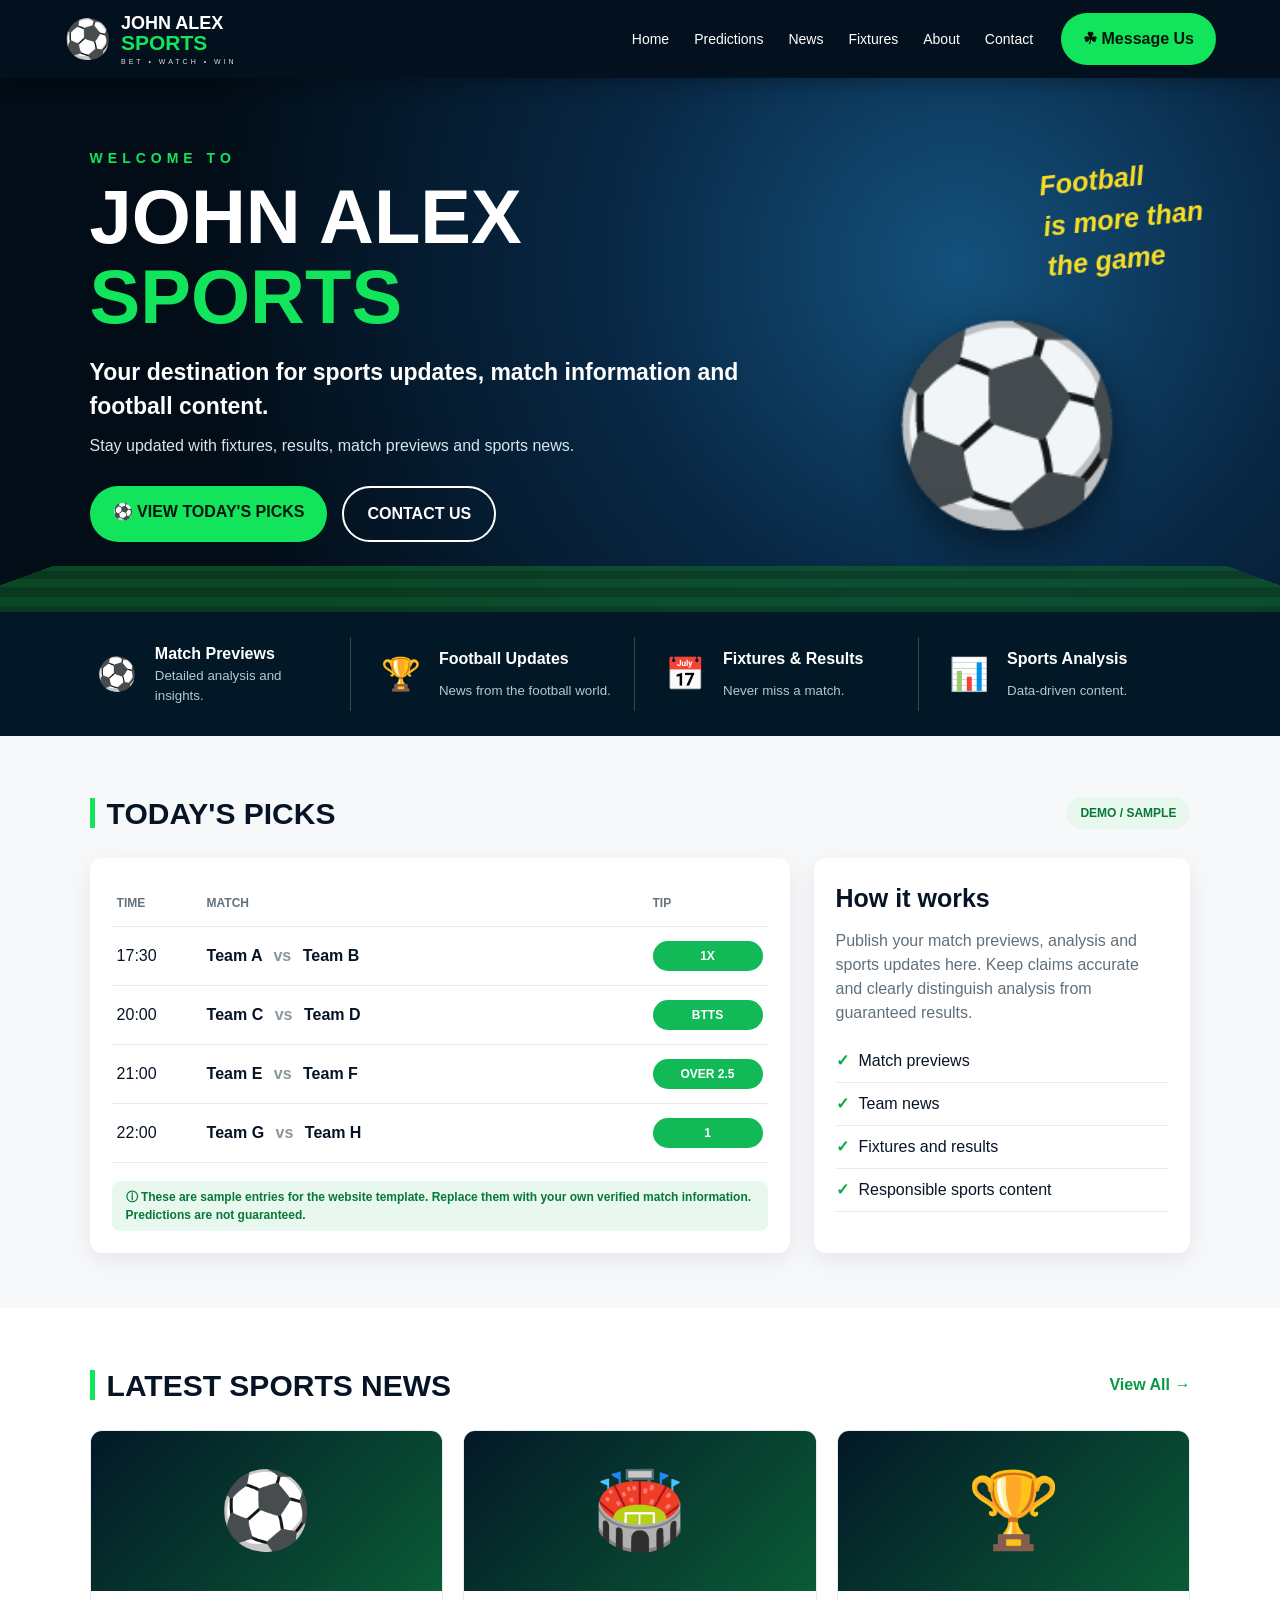
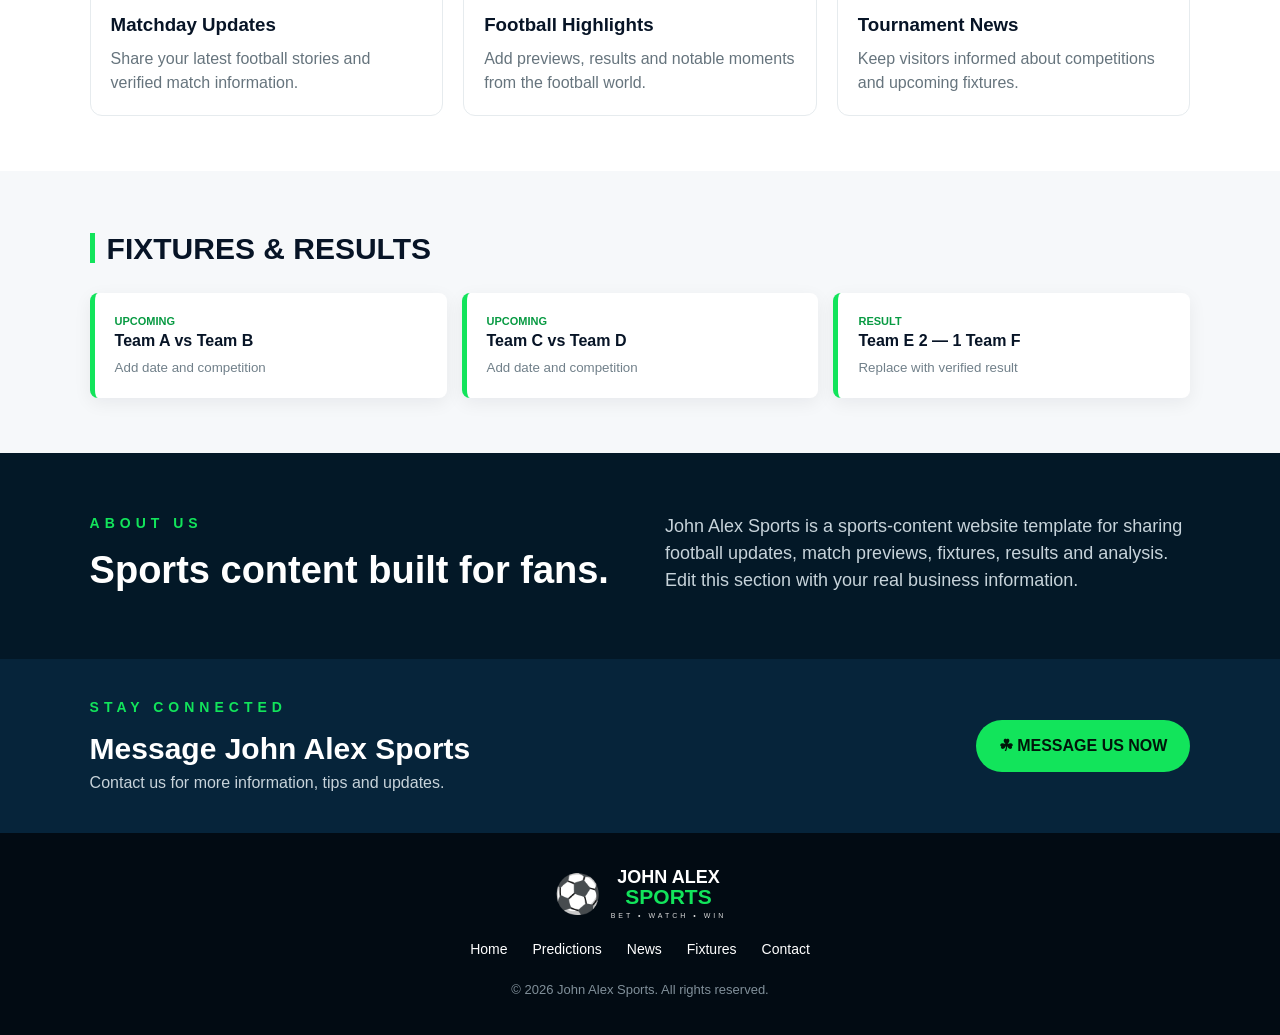
==== index.html @ f7126fd8 "Add files via upload" ====
<!DOCTYPE html>
<html lang="en">
<head>
  <meta charset="UTF-8">
  <meta name="viewport" content="width=device-width, initial-scale=1.0">
  <meta name="description" content="John Alex Sports - football updates, match previews, fixtures and sports analysis.">
  <title>John Alex Sports</title>
  <link rel="stylesheet" href="style.css">
</head>
<body>
  <header class="nav">
    <a class="brand" href="#home" aria-label="John Alex Sports home">
      <span class="brand-ball">⚽</span>
      <span><b>JOHN ALEX</b><strong>SPORTS</strong><small>BET • WATCH • WIN</small></span>
    </a>
    <button class="menu" aria-label="Open menu" onclick="document.querySelector('.links').classList.toggle('open')">☰</button>
    <nav class="links">
      <a href="#home">Home</a>
      <a href="#predictions">Predictions</a>
      <a href="#news">News</a>
      <a href="#fixtures">Fixtures</a>
      <a href="#about">About</a>
      <a href="#contact">Contact</a>
    </nav>
    <a class="whatsapp" href="https://wa.me/" target="_blank" rel="noopener">☘ Message Us</a>
  </header>

  <main>
    <section id="home" class="hero">
      <div class="hero-content">
        <p class="eyebrow">WELCOME TO</p>
        <h1>JOHN ALEX <span>SPORTS</span></h1>
        <p class="lead">Your destination for sports updates, match information and football content.</p>
        <p class="sublead">Stay updated with fixtures, results, match previews and sports news.</p>
        <div class="actions">
          <a class="btn primary" href="#predictions">⚽ View Today's Picks</a>
          <a class="btn outline" href="#contact">Contact Us</a>
        </div>
      </div>
      <div class="hero-ball">⚽</div>
      <div class="stadium-lines"></div>
      <div class="quote">Football<br><em>is more than</em><br>the game</div>
    </section>

    <section class="feature-strip">
      <div><span>⚽</span><b>Match Previews</b><small>Detailed analysis and insights.</small></div>
      <div><span>🏆</span><b>Football Updates</b><small>News from the football world.</small></div>
      <div><span>📅</span><b>Fixtures & Results</b><small>Never miss a match.</small></div>
      <div><span>📊</span><b>Sports Analysis</b><small>Data-driven content.</small></div>
    </section>

    <section id="predictions" class="content-section">
      <div class="section-heading">
        <h2>Today's Picks</h2>
        <span class="date-pill">DEMO / SAMPLE</span>
      </div>
      <div class="grid-two">
        <div class="card">
          <div class="table-head"><span>TIME</span><span>MATCH</span><span>TIP</span></div>
          <div class="match"><span>17:30</span><b>Team A <i>vs</i> Team B</b><strong>1X</strong></div>
          <div class="match"><span>20:00</span><b>Team C <i>vs</i> Team D</b><strong>BTTS</strong></div>
          <div class="match"><span>21:00</span><b>Team E <i>vs</i> Team F</b><strong>OVER 2.5</strong></div>
          <div class="match"><span>22:00</span><b>Team G <i>vs</i> Team H</b><strong>1</strong></div>
          <div class="notice">ⓘ These are sample entries for the website template. Replace them with your own verified match information. Predictions are not guaranteed.</div>
        </div>
        <div class="card">
          <h3>How it works</h3>
          <p>Publish your match previews, analysis and sports updates here. Keep claims accurate and clearly distinguish analysis from guaranteed results.</p>
          <ul>
            <li>Match previews</li>
            <li>Team news</li>
            <li>Fixtures and results</li>
            <li>Responsible sports content</li>
          </ul>
        </div>
      </div>
    </section>

    <section id="news" class="content-section alt">
      <div class="section-heading"><h2>Latest Sports News</h2><a href="#">View All →</a></div>
      <div class="news-grid">
        <article class="news-card"><div class="news-image football">⚽</div><div><h3>Matchday Updates</h3><p>Share your latest football stories and verified match information.</p></div></article>
        <article class="news-card"><div class="news-image stadium">🏟️</div><div><h3>Football Highlights</h3><p>Add previews, results and notable moments from the football world.</p></div></article>
        <article class="news-card"><div class="news-image trophy">🏆</div><div><h3>Tournament News</h3><p>Keep visitors informed about competitions and upcoming fixtures.</p></div></article>
      </div>
    </section>

    <section id="fixtures" class="content-section">
      <div class="section-heading"><h2>Fixtures & Results</h2></div>
      <div class="fixture-box">
        <div><span>UPCOMING</span><b>Team A vs Team B</b><small>Add date and competition</small></div>
        <div><span>UPCOMING</span><b>Team C vs Team D</b><small>Add date and competition</small></div>
        <div><span>RESULT</span><b>Team E 2 — 1 Team F</b><small>Replace with verified result</small></div>
      </div>
    </section>

    <section id="about" class="about">
      <div><p class="eyebrow">ABOUT US</p><h2>Sports content built for fans.</h2></div>
      <p>John Alex Sports is a sports-content website template for sharing football updates, match previews, fixtures, results and analysis. Edit this section with your real business information.</p>
    </section>

    <section id="contact" class="contact">
      <div><p class="eyebrow">STAY CONNECTED</p><h2>Message John Alex Sports</h2><p>Contact us for more information, tips and updates.</p></div>
      <a class="btn primary" href="https://wa.me/" target="_blank" rel="noopener">☘ Message Us Now</a>
    </section>
  </main>

  <footer>
    <div class="brand footer-brand"><span class="brand-ball">⚽</span><span><b>JOHN ALEX</b><strong>SPORTS</strong><small>BET • WATCH • WIN</small></span></div>
    <div class="footer-links"><a href="#home">Home</a><a href="#predictions">Predictions</a><a href="#news">News</a><a href="#fixtures">Fixtures</a><a href="#contact">Contact</a></div>
    <p>© 2026 John Alex Sports. All rights reserved.</p>
  </footer>
</body>
</html>
---- style.css ----
*{box-sizing:border-box;margin:0;padding:0}html{scroll-behavior:smooth}body{font-family:Arial,Helvetica,sans-serif;color:#071426;background:#f6f8fa;line-height:1.5}.nav{height:78px;background:#03111e;color:#fff;display:flex;align-items:center;padding:0 5%;gap:28px;position:sticky;top:0;z-index:10;box-shadow:0 3px 20px #0005}.brand{display:flex;align-items:center;gap:10px;color:#fff;text-decoration:none;line-height:1}.brand-ball{font-size:38px}.brand b,.brand strong,.brand small{display:block}.brand b{font-size:18px}.brand strong{font-size:21px;color:#12e45b}.brand small{font-size:7px;letter-spacing:3px;margin-top:5px;color:#ddd}.links{display:flex;gap:25px;margin-left:auto}.links a,.footer-links a{color:#fff;text-decoration:none;font-size:14px}.links a:hover,.footer-links a:hover{color:#12e45b}.whatsapp,.btn{display:inline-block;text-decoration:none;font-weight:800;border-radius:30px}.whatsapp{background:#12e45b;color:#00160a;padding:14px 22px}.menu{display:none;background:none;border:0;color:#fff;font-size:25px}.hero{min-height:470px;position:relative;overflow:hidden;background:radial-gradient(circle at 75% 35%,#14517c 0,#082744 35%,#020d17 75%);color:#fff;padding:70px 7%;display:flex;align-items:center}.hero:after{content:"";position:absolute;inset:auto -10% -170px -10%;height:300px;background:repeating-linear-gradient(0deg,#0b4520 0 22px,#0c5a29 23px 44px);transform:perspective(400px) rotateX(55deg);opacity:.75}.hero-content{position:relative;z-index:2;max-width:720px}.eyebrow{font-weight:800;letter-spacing:5px;font-size:14px;color:#12e45b;margin-bottom:8px}.hero h1{font-size:clamp(42px,6vw,76px);line-height:1.05;margin-bottom:18px}.hero h1 span{color:#12e45b}.lead{font-size:23px;font-weight:700;max-width:650px}.sublead{margin-top:10px;color:#d8e5ed}.actions{display:flex;gap:15px;margin-top:28px;flex-wrap:wrap}.btn{padding:14px 23px;text-transform:uppercase}.primary{background:#12e45b;color:#00160a}.outline{border:2px solid #fff;color:#fff}.hero-ball{position:absolute;right:12%;bottom:45px;font-size:190px;filter:drop-shadow(0 15px 20px #0008);z-index:1;opacity:.95}.quote{position:absolute;right:6%;top:80px;color:#f4db28;font-size:27px;font-weight:800;font-style:italic;transform:rotate(-6deg);z-index:2}.feature-strip{display:grid;grid-template-columns:repeat(4,1fr);background:#031827;color:#fff;padding:25px 6%;gap:10px}.feature-strip div{display:grid;grid-template-columns:48px 1fr;column-gap:10px;align-items:center;border-right:1px solid #ffffff33;padding:5px 20px}.feature-strip div:last-child{border:0}.feature-strip span{grid-row:span 2;font-size:32px}.feature-strip b{font-size:16px}.feature-strip small{color:#b7c5cf}.content-section{padding:55px 7%;max-width:1300px;margin:auto}.content-section.alt{max-width:none;background:#fff}.section-heading{display:flex;justify-content:space-between;align-items:center;margin-bottom:22px}.section-heading h2{font-size:30px;text-transform:uppercase}.section-heading h2:before{content:"";display:inline-block;width:5px;height:30px;background:#12e45b;margin-right:12px;vertical-align:-4px}.section-heading a{color:#079a42;font-weight:800;text-decoration:none}.date-pill,.notice{background:#e8f8ef;color:#08773a;border-radius:18px;padding:7px 14px;font-size:12px;font-weight:800}.grid-two{display:grid;grid-template-columns:1.3fr .7fr;gap:24px}.card{background:#fff;border-radius:12px;padding:22px;box-shadow:0 8px 25px #07142612}.table-head,.match{display:grid;grid-template-columns:80px 1fr 110px;gap:10px;align-items:center;padding:14px 5px;border-bottom:1px solid #e7ecef}.table-head{font-size:12px;font-weight:800;color:#63727d}.match strong{background:#12b957;color:#fff;border-radius:16px;padding:6px 10px;text-align:center;font-size:12px}.match i{font-style:normal;color:#8b969d;margin:0 7px}.notice{margin-top:18px;border-radius:8px;font-weight:600}.card h3{font-size:25px;margin-bottom:12px}.card p{color:#61707b}.card ul{list-style:none;margin-top:15px}.card li{padding:9px 0;border-bottom:1px solid #e8ecef}.card li:before{content:"✓";color:#08a947;font-weight:bold;margin-right:10px}.news-grid{max-width:1300px;margin:auto;display:grid;grid-template-columns:repeat(3,1fr);gap:20px}.news-card{border:1px solid #e6ebee;border-radius:12px;overflow:hidden;background:#fff}.news-image{height:160px;display:grid;place-items:center;font-size:75px;background:linear-gradient(135deg,#031827,#0a5b36)}.news-card>div:last-child{padding:20px}.news-card h3{margin-bottom:8px}.news-card p{color:#66747d}.fixture-box{display:grid;grid-template-columns:repeat(3,1fr);gap:15px}.fixture-box>div{background:#fff;border-left:5px solid #12e45b;padding:20px;border-radius:8px;box-shadow:0 5px 18px #07142610}.fixture-box span,.fixture-box b,.fixture-box small{display:block}.fixture-box span{color:#079a42;font-size:11px;font-weight:800}.fixture-box small{color:#71808a;margin-top:5px}.about{background:#031827;color:#fff;padding:60px 7%;display:grid;grid-template-columns:1fr 1fr;gap:50px}.about h2{font-size:38px}.about>p{color:#c7d3da;font-size:18px}.contact{background:#06243a;color:#fff;padding:38px 7%;display:flex;justify-content:space-between;align-items:center;gap:25px}.contact h2{font-size:30px}.contact p:not(.eyebrow){color:#c7d3da}footer{background:#020b13;color:#fff;padding:35px 7%;text-align:center}.footer-brand{justify-content:center;margin-bottom:20px}.footer-links{display:flex;justify-content:center;gap:25px;margin-bottom:20px}footer>p{color:#81909a;font-size:13px}@media(max-width:900px){.links{display:none;position:absolute;top:78px;left:0;right:0;background:#03111e;padding:20px 7%;flex-direction:column}.links.open{display:flex}.menu{display:block;margin-left:auto}.whatsapp{display:none}.hero{padding:55px 7%;min-height:540px}.hero-ball{right:-30px;bottom:20px;font-size:150px;opacity:.3}.quote{right:7%;top:auto;bottom:150px}.feature-strip{grid-template-columns:1fr 1fr}.grid-two,.about{grid-template-columns:1fr}.news-grid,.fixture-box{grid-template-columns:1fr}}@media(max-width:550px){.hero h1{font-size:43px}.lead{font-size:18px}.feature-strip{grid-template-columns:1fr}.feature-strip div{border-right:0;border-bottom:1px solid #ffffff33}.table-head,.match{grid-template-columns:60px 1fr 85px;font-size:12px}.section-heading{gap:10px;align-items:flex-start}.section-heading h2{font-size:23px}.contact{flex-direction:column;align-items:flex-start}.footer-links{flex-wrap:wrap}}
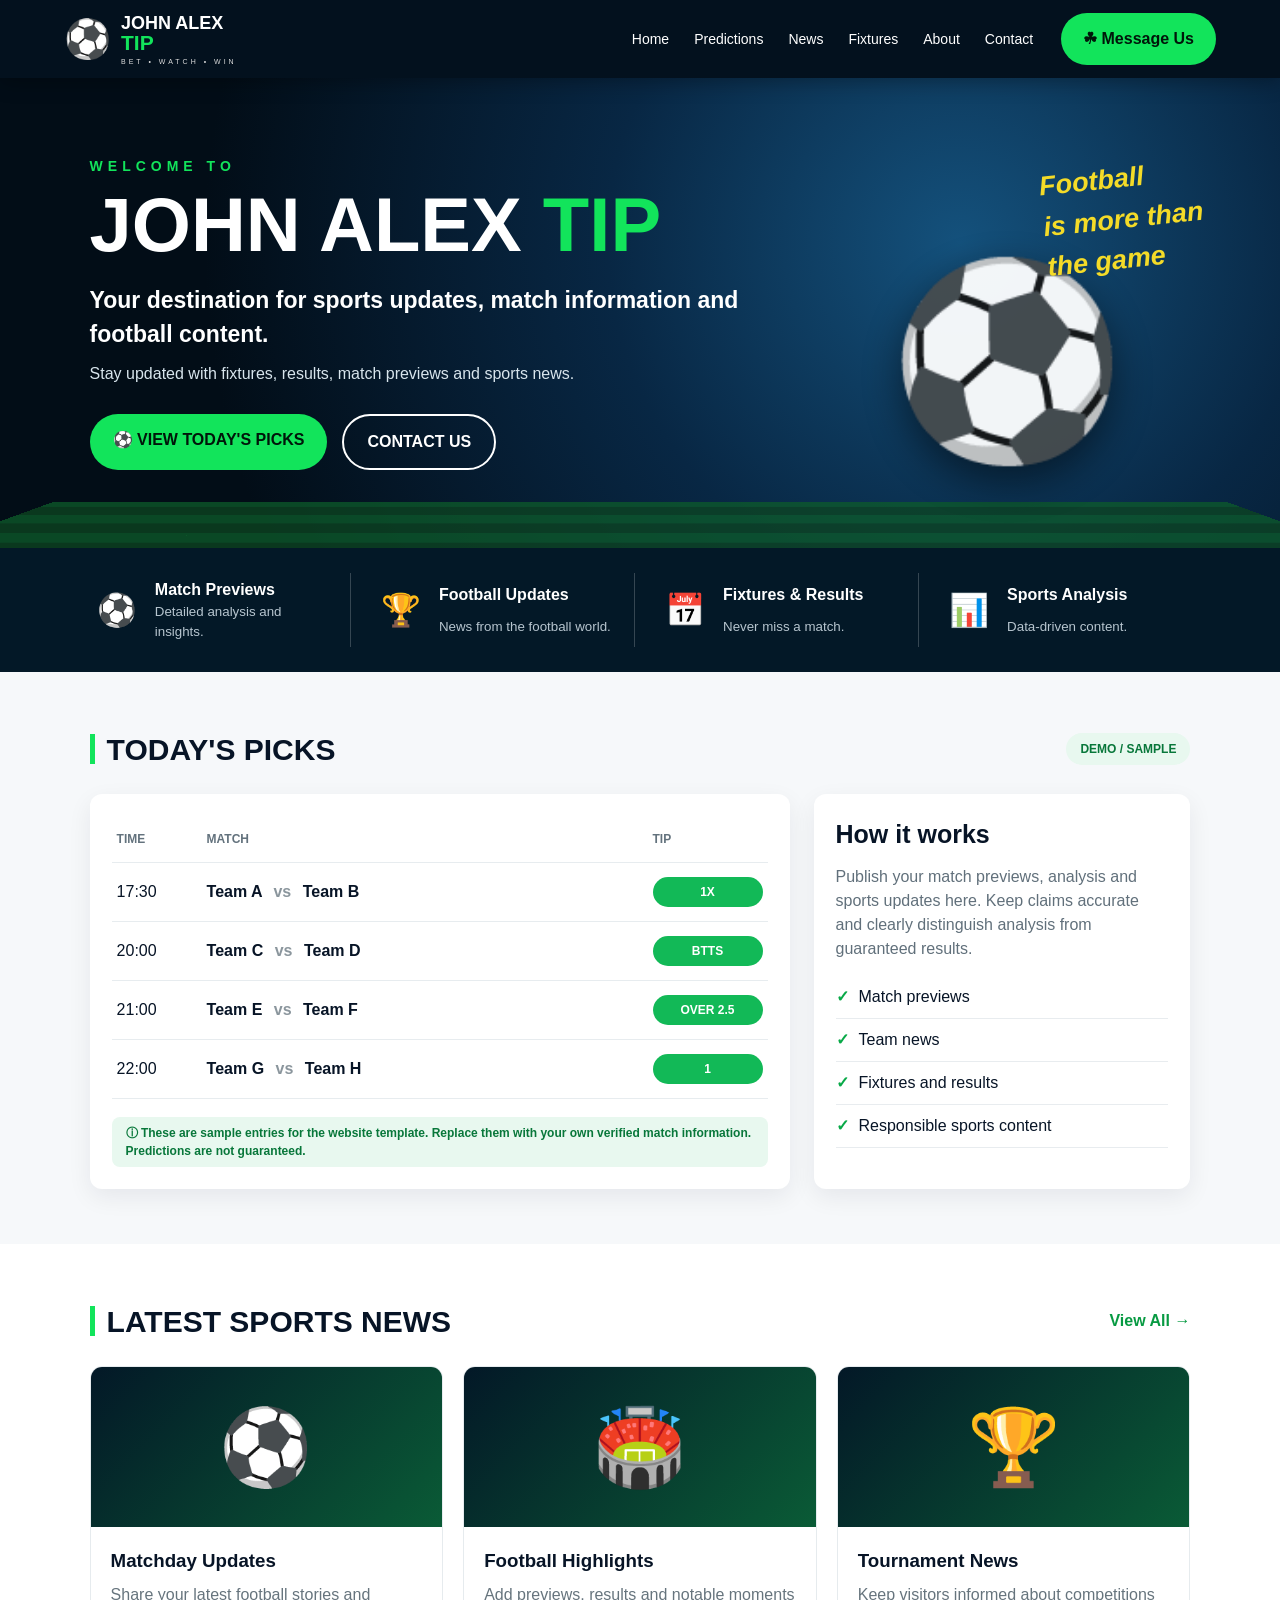
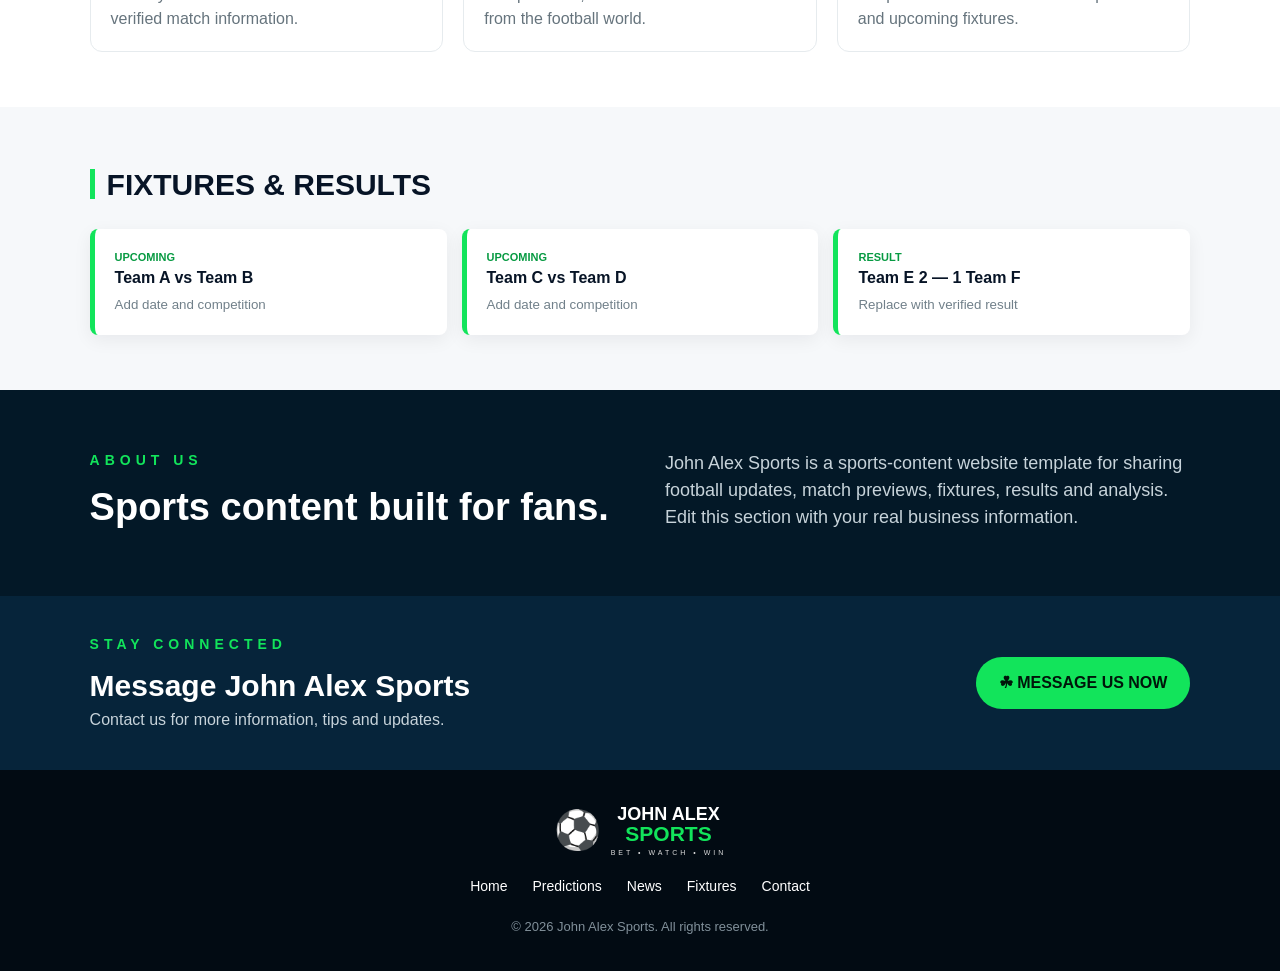
==== commit 85e12b51: "Update index.html" ====
--- a/index.html
+++ b/index.html
@@ -3,15 +3,15 @@
 <head>
   <meta charset="UTF-8">
   <meta name="viewport" content="width=device-width, initial-scale=1.0">
-  <meta name="description" content="John Alex Sports - football updates, match previews, fixtures and sports analysis.">
-  <title>John Alex Sports</title>
+  <meta name="description" content="John Alex Tip - football updates, match previews, fixtures and sports analysis.">
+  <title>John Alex Tip</title>
   <link rel="stylesheet" href="style.css">
 </head>
 <body>
   <header class="nav">
-    <a class="brand" href="#home" aria-label="John Alex Sports home">
+    <a class="brand" href="#home" aria-label="John Alex Tip home">
       <span class="brand-ball">⚽</span>
-      <span><b>JOHN ALEX</b><strong>SPORTS</strong><small>BET • WATCH • WIN</small></span>
+      <span><b>JOHN ALEX</b><strong>TIP</strong><small>BET • WATCH • WIN</small></span>
     </a>
     <button class="menu" aria-label="Open menu" onclick="document.querySelector('.links').classList.toggle('open')">☰</button>
     <nav class="links">
@@ -29,7 +29,7 @@
     <section id="home" class="hero">
       <div class="hero-content">
         <p class="eyebrow">WELCOME TO</p>
-        <h1>JOHN ALEX <span>SPORTS</span></h1>
+        <h1>JOHN ALEX <span>TIP</span></h1>
         <p class="lead">Your destination for sports updates, match information and football content.</p>
         <p class="sublead">Stay updated with fixtures, results, match previews and sports news.</p>
         <div class="actions">
@@ -111,4 +111,4 @@
     <p>© 2026 John Alex Sports. All rights reserved.</p>
   </footer>
 </body>
-</html>+</html>
--- a/style.css
+++ b/style.css
@@ -1 +1 @@
-*{box-sizing:border-box;margin:0;padding:0}html{scroll-behavior:smooth}body{font-family:Arial,Helvetica,sans-serif;color:#071426;background:#f6f8fa;line-height:1.5}.nav{height:78px;background:#03111e;color:#fff;display:flex;align-items:center;padding:0 5%;gap:28px;position:sticky;top:0;z-index:10;box-shadow:0 3px 20px #0005}.brand{display:flex;align-items:center;gap:10px;color:#fff;text-decoration:none;line-height:1}.brand-ball{font-size:38px}.brand b,.brand strong,.brand small{display:block}.brand b{font-size:18px}.brand strong{font-size:21px;color:#12e45b}.brand small{font-size:7px;letter-spacing:3px;margin-top:5px;color:#ddd}.links{display:flex;gap:25px;margin-left:auto}.links a,.footer-links a{color:#fff;text-decoration:none;font-size:14px}.links a:hover,.footer-links a:hover{color:#12e45b}.whatsapp,.btn{display:inline-block;text-decoration:none;font-weight:800;border-radius:30px}.whatsapp{background:#12e45b;color:#00160a;padding:14px 22px}.menu{display:none;background:none;border:0;color:#fff;font-size:25px}.hero{min-height:470px;position:relative;overflow:hidden;background:radial-gradient(circle at 75% 35%,#14517c 0,#082744 35%,#020d17 75%);color:#fff;padding:70px 7%;display:flex;align-items:center}.hero:after{content:"";position:absolute;inset:auto -10% -170px -10%;height:300px;background:repeating-linear-gradient(0deg,#0b4520 0 22px,#0c5a29 23px 44px);transform:perspective(400px) rotateX(55deg);opacity:.75}.hero-content{position:relative;z-index:2;max-width:720px}.eyebrow{font-weight:800;letter-spacing:5px;font-size:14px;color:#12e45b;margin-bottom:8px}.hero h1{font-size:clamp(42px,6vw,76px);line-height:1.05;margin-bottom:18px}.hero h1 span{color:#12e45b}.lead{font-size:23px;font-weight:700;max-width:650px}.sublead{margin-top:10px;color:#d8e5ed}.actions{display:flex;gap:15px;margin-top:28px;flex-wrap:wrap}.btn{padding:14px 23px;text-transform:uppercase}.primary{background:#12e45b;color:#00160a}.outline{border:2px solid #fff;color:#fff}.hero-ball{position:absolute;right:12%;bottom:45px;font-size:190px;filter:drop-shadow(0 15px 20px #0008);z-index:1;opacity:.95}.quote{position:absolute;right:6%;top:80px;color:#f4db28;font-size:27px;font-weight:800;font-style:italic;transform:rotate(-6deg);z-index:2}.feature-strip{display:grid;grid-template-columns:repeat(4,1fr);background:#031827;color:#fff;padding:25px 6%;gap:10px}.feature-strip div{display:grid;grid-template-columns:48px 1fr;column-gap:10px;align-items:center;border-right:1px solid #ffffff33;padding:5px 20px}.feature-strip div:last-child{border:0}.feature-strip span{grid-row:span 2;font-size:32px}.feature-strip b{font-size:16px}.feature-strip small{color:#b7c5cf}.content-section{padding:55px 7%;max-width:1300px;margin:auto}.content-section.alt{max-width:none;background:#fff}.section-heading{display:flex;justify-content:space-between;align-items:center;margin-bottom:22px}.section-heading h2{font-size:30px;text-transform:uppercase}.section-heading h2:before{content:"";display:inline-block;width:5px;height:30px;background:#12e45b;margin-right:12px;vertical-align:-4px}.section-heading a{color:#079a42;font-weight:800;text-decoration:none}.date-pill,.notice{background:#e8f8ef;color:#08773a;border-radius:18px;padding:7px 14px;font-size:12px;font-weight:800}.grid-two{display:grid;grid-template-columns:1.3fr .7fr;gap:24px}.card{background:#fff;border-radius:12px;padding:22px;box-shadow:0 8px 25px #07142612}.table-head,.match{display:grid;grid-template-columns:80px 1fr 110px;gap:10px;align-items:center;padding:14px 5px;border-bottom:1px solid #e7ecef}.table-head{font-size:12px;font-weight:800;color:#63727d}.match strong{background:#12b957;color:#fff;border-radius:16px;padding:6px 10px;text-align:center;font-size:12px}.match i{font-style:normal;color:#8b969d;margin:0 7px}.notice{margin-top:18px;border-radius:8px;font-weight:600}.card h3{font-size:25px;margin-bottom:12px}.card p{color:#61707b}.card ul{list-style:none;margin-top:15px}.card li{padding:9px 0;border-bottom:1px solid #e8ecef}.card li:before{content:"✓";color:#08a947;font-weight:bold;margin-right:10px}.news-grid{max-width:1300px;margin:auto;display:grid;grid-template-columns:repeat(3,1fr);gap:20px}.news-card{border:1px solid #e6ebee;border-radius:12px;overflow:hidden;background:#fff}.news-image{height:160px;display:grid;place-items:center;font-size:75px;background:linear-gradient(135deg,#031827,#0a5b36)}.news-card>div:last-child{padding:20px}.news-card h3{margin-bottom:8px}.news-card p{color:#66747d}.fixture-box{display:grid;grid-template-columns:repeat(3,1fr);gap:15px}.fixture-box>div{background:#fff;border-left:5px solid #12e45b;padding:20px;border-radius:8px;box-shadow:0 5px 18px #07142610}.fixture-box span,.fixture-box b,.fixture-box small{display:block}.fixture-box span{color:#079a42;font-size:11px;font-weight:800}.fixture-box small{color:#71808a;margin-top:5px}.about{background:#031827;color:#fff;padding:60px 7%;display:grid;grid-template-columns:1fr 1fr;gap:50px}.about h2{font-size:38px}.about>p{color:#c7d3da;font-size:18px}.contact{background:#06243a;color:#fff;padding:38px 7%;display:flex;justify-content:space-between;align-items:center;gap:25px}.contact h2{font-size:30px}.contact p:not(.eyebrow){color:#c7d3da}footer{background:#020b13;color:#fff;padding:35px 7%;text-align:center}.footer-brand{justify-content:center;margin-bottom:20px}.footer-links{display:flex;justify-content:center;gap:25px;margin-bottom:20px}footer>p{color:#81909a;font-size:13px}@media(max-width:900px){.links{display:none;position:absolute;top:78px;left:0;right:0;background:#03111e;padding:20px 7%;flex-direction:column}.links.open{display:flex}.menu{display:block;margin-left:auto}.whatsapp{display:none}.hero{padding:55px 7%;min-height:540px}.hero-ball{right:-30px;bottom:20px;font-size:150px;opacity:.3}.quote{right:7%;top:auto;bottom:150px}.feature-strip{grid-template-columns:1fr 1fr}.grid-two,.about{grid-template-columns:1fr}.news-grid,.fixture-box{grid-template-columns:1fr}}@media(max-width:550px){.hero h1{font-size:43px}.lead{font-size:18px}.feature-strip{grid-template-columns:1fr}.feature-strip div{border-right:0;border-bottom:1px solid #ffffff33}.table-head,.match{grid-template-columns:60px 1fr 85px;font-size:12px}.section-heading{gap:10px;align-items:flex-start}.section-heading h2{font-size:23px}.contact{flex-direction:column;align-items:flex-start}.footer-links{flex-wrap:wrap}}
+*{box-sizing:border-box;margin:0;padding:0}html{scroll-behavior:smooth}body{font-family:Arial,Helvetica,sans-serif;color:#071426;background:#f6f8fa;line-height:1.5}.nav{height:78px;background:#03111e;color:#fff;display:flex;align-items:center;padding:0 5%;gap:28px;position:sticky;top:0;z-index:10;box-shadow:0 3px 20px #0005}.brand{display:flex;align-items:center;gap:10px;color:#fff;text-decoration:none;line-height:1}.brand-ball{font-size:38px}.brand b,.brand strong,.brand small{display:block}.brand b{font-size:18px}.brand strong{font-size:21px;color:#12e45b}.brand small{font-size:7px;letter-spacing:3px;margin-top:5px;color:#ddd}.links{display:flex;gap:25px;margin-left:auto}.links a,.footer-links a{color:#fff;text-decoration:none;font-size:14px}.links a:hover,.footer-links a:hover{color:#12e45b}.whatsapp,.btn{display:inline-block;text-decoration:none;font-weight:800;border-radius:30px}.whatsapp{background:#12e45b;color:#00160a;padding:14px 22px}.menu{display:none;background:none;border:0;color:#fff;font-size:25px}.hero{min-height:470px;position:relative;overflow:hidden;background:radial-gradient(circle at 75% 35%,#14517c 0,#082744 35%,#020d17 75%);color:#fff;padding:70px 7%;display:flex;align-items:center}.hero:after{content:"";position:absolute;inset:auto -10% -170px -10%;height:300px;background:repeating-linear-gradient(0deg,#0b4520 0 22px,#0c5a29 23px 44px);transform:perspective(400px) rotateX(55deg);opacity:.75}.hero-content{position:relative;z-index:2;max-width:720px}.eyebrow{font-weight:800;letter-spacing:5px;font-size:14px;color:#12e45b;margin-bottom:8px}.hero h1{font-size:clamp(42px,6vw,76px);line-height:1.05;margin-bottom:18px}.hero h1 span{color:#12e45b}.lead{font-size:23px;font-weight:700;max-width:650px}.sublead{margin-top:10px;color:#d8e5ed}.actions{display:flex;gap:15px;margin-top:28px;flex-wrap:wrap}.btn{padding:14px 23px;text-transform:uppercase}.primary{background:#12e45b;color:#00160a}.outline{border:2px solid #fff;color:#fff}.hero-ball{position:absolute;right:12%;bottom:45px;font-size:190px;filter:drop-shadow(0 15px 20px #0008);z-index:1;opacity:.95}.quote{position:absolute;right:6%;top:80px;color:#f4db28;font-size:27px;font-weight:800;font-style:italic;transform:rotate(-6deg);z-index:2}.feature-strip{display:grid;grid-template-columns:repeat(4,1fr);background:#031827;color:#fff;padding:25px 6%;gap:10px}.feature-strip div{display:grid;grid-template-columns:48px 1fr;column-gap:10px;align-items:center;border-right:1px solid #ffffff33;padding:5px 20px}.feature-strip div:last-child{border:0}.feature-strip span{grid-row:span 2;font-size:32px}.feature-strip b{font-size:16px}.feature-strip small{color:#b7c5cf}.content-section{padding:55px 7%;max-width:1300px;margin:auto}.content-section.alt{max-width:none;background:#fff}.section-heading{display:flex;justify-content:space-between;align-items:center;margin-bottom:22px}.section-heading h2{font-size:30px;text-transform:uppercase}.section-heading h2:before{content:"";display:inline-block;width:5px;height:30px;background:#12e45b;margin-right:12px;vertical-align:-4px}.section-heading a{color:#079a42;font-weight:800;text-decoration:none}.date-pill,.notice{background:#e8f8ef;color:#08773a;border-radius:18px;padding:7px 14px;font-size:12px;font-weight:800}.grid-two{display:grid;grid-template-columns:1.3fr .7fr;gap:24px}.card{background:#fff;border-radius:12px;padding:22px;box-shadow:0 8px 25px #07142612}.table-head,.match{display:grid;grid-template-columns:80px 1fr 110px;gap:10px;align-items:center;padding:14px 5px;border-bottom:1px solid #e7ecef}.table-head{font-size:12px;font-weight:800;color:#63727d}.match strong{background:#12b957;color:#fff;border-radius:16px;padding:6px 10px;text-align:center;font-size:12px}.match i{font-style:normal;color:#8b969d;margin:0 7px}.notice{margin-top:18px;border-radius:8px;font-weight:600}.card h3{font-size:25px;margin-bottom:12px}.card p{color:#61707b}.card ul{list-style:none;margin-top:15px}.card li{padding:9px 0;border-bottom:1px solid #e8ecef}.card li:before{content:"✓";color:#08a947;font-weight:bold;margin-right:10px}.news-grid{max-width:1300px;margin:auto;display:grid;grid-template-columns:repeat(3,1fr);gap:20px}.news-card{border:1px solid #e6ebee;border-radius:12px;overflow:hidden;background:#fff}.news-image{height:160px;display:grid;place-items:center;font-size:75px;background:linear-gradient(135deg,#031827,#0a5b36)}.news-card>div:last-child{padding:20px}.news-card h3{margin-bottom:8px}.news-card p{color:#66747d}.fixture-box{display:grid;grid-template-columns:repeat(3,1fr);gap:15px}.fixture-box>div{background:#fff;border-left:5px solid #12e45b;padding:20px;border-radius:8px;box-shadow:0 5px 18px #07142610}.fixture-box span,.fixture-box b,.fixture-box small{display:block}.fixture-box span{color:#079a42;font-size:11px;font-weight:800}.fixture-box small{color:#71808a;margin-top:5px}.about{background:#031827;color:#fff;padding:60px 7%;display:grid;grid-template-columns:1fr 1fr;gap:50px}.about h2{font-size:38px}.about>p{color:#c7d3da;font-size:18px}.contact{background:#06243a;color:#fff;padding:38px 7%;display:flex;justify-content:space-between;align-items:center;gap:25px}.contact h2{font-size:30px}.contact p:not(.eyebrow){color:#c7d3da}footer{background:#020b13;color:#fff;padding:35px 7%;text-align:center}.footer-brand{justify-content:center;margin-bottom:20px}.footer-links{display:flex;justify-content:center;gap:25px;margin-bottom:20px}footer>p{color:#81909a;font-size:13px}@media(max-width:900px){.links{display:none;position:absolute;top:78px;left:0;right:0;background:#03111e;padding:20px 7%;flex-direction:column}.links.open{display:flex}.menu{display:block;margin-left:auto}.whatsapp{display:none}.hero{padding:55px 7%;min-height:540px}.hero-ball{right:-30px;bottom:20px;font-size:150px;opacity:.3}.quote{right:7%;top:auto;bottom:80px}.feature-strip{grid-template-columns:1fr 1fr}.grid-two,.about{grid-template-columns:1fr}.news-grid,.fixture-box{grid-template-columns:1fr}}@media(max-width:550px){.hero h1{font-size:43px}.lead{font-size:18px}.feature-strip{grid-template-columns:1fr}.feature-strip div{border-right:0;border-bottom:1px solid #ffffff33}.table-head,.match{grid-template-columns:60px 1fr 85px;font-size:12px}.section-heading{gap:10px;align-items:flex-start}.section-heading h2{font-size:23px}.contact{flex-direction:column;align-items:flex-start}.footer-links{flex-wrap:wrap}}
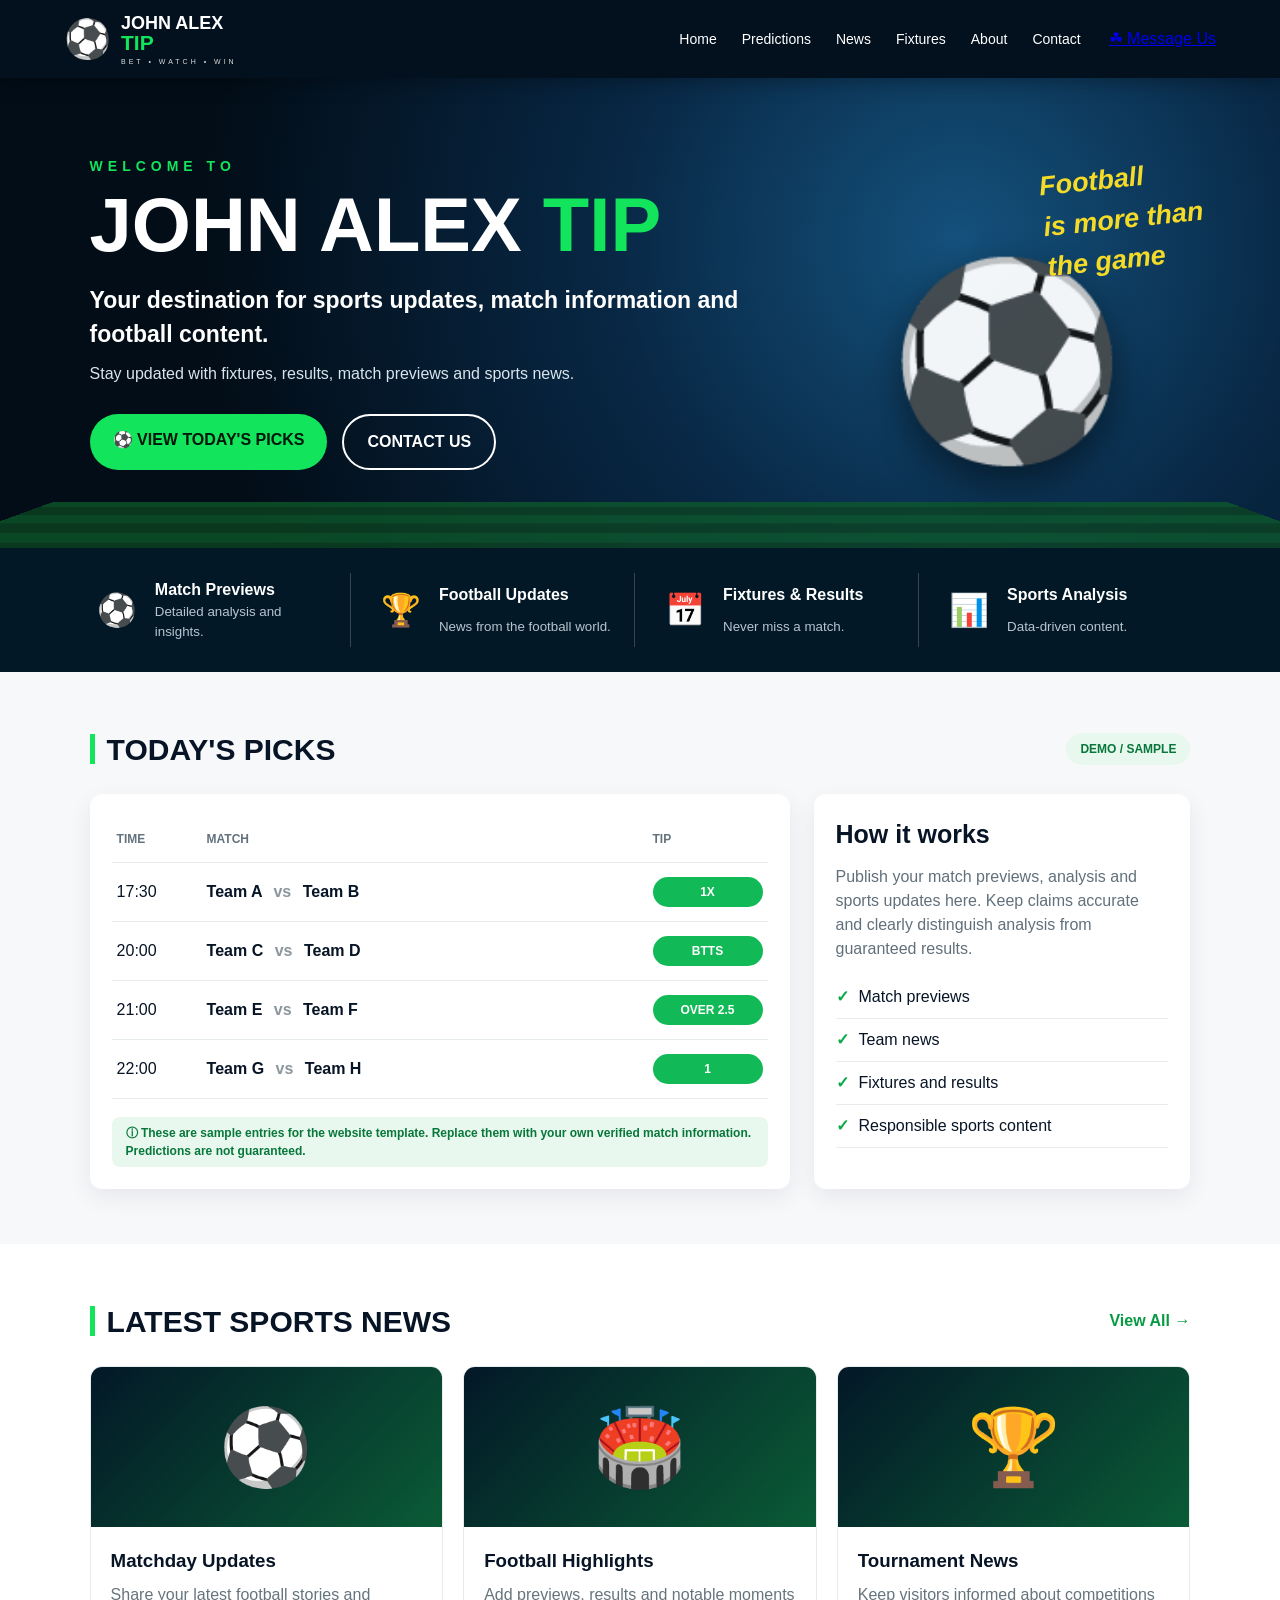
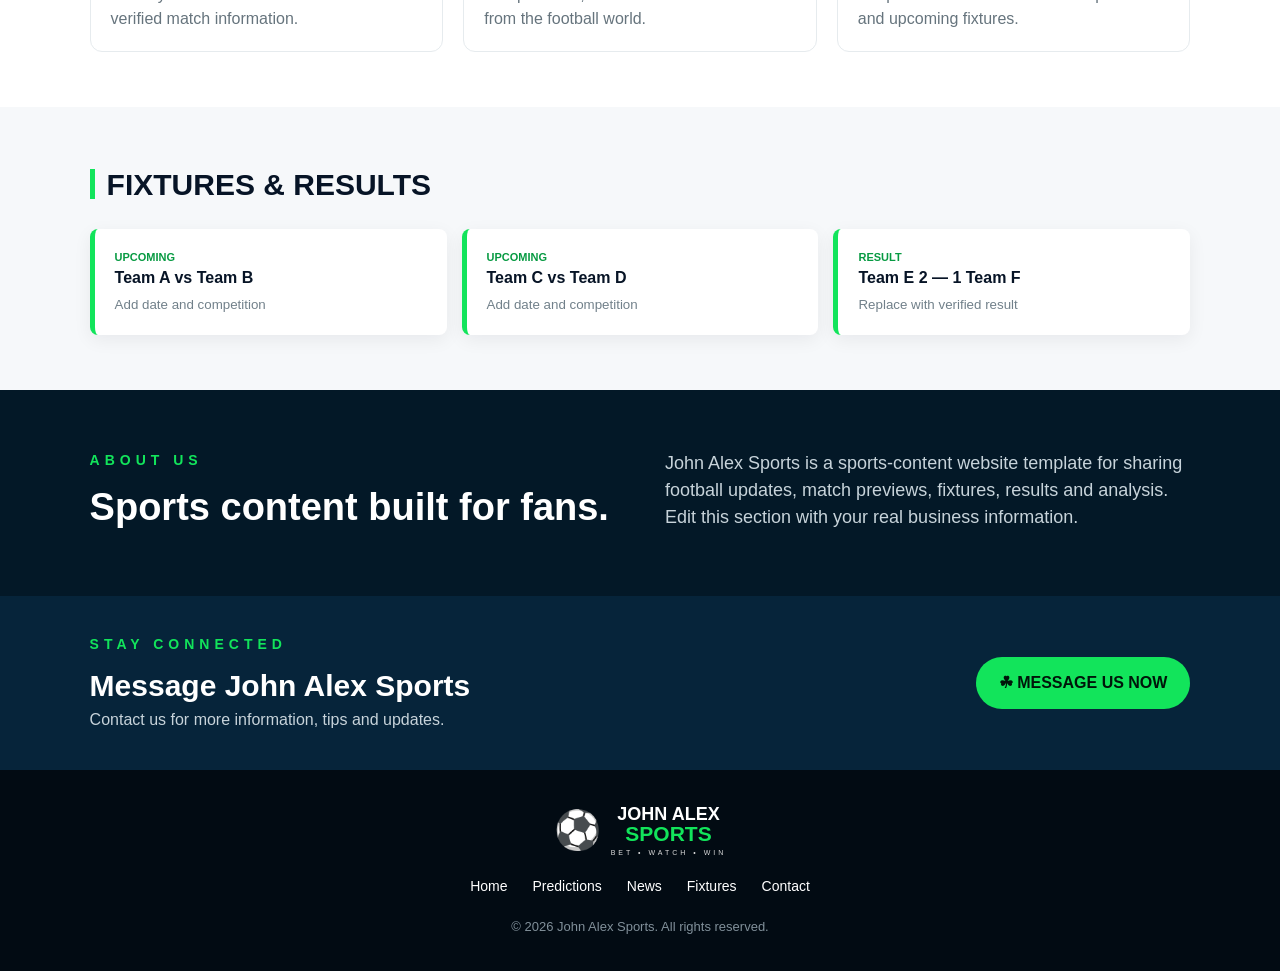
==== commit 82f6e610: "Update index.html" ====
--- a/index.html
+++ b/index.html
@@ -22,7 +22,7 @@
       <a href="#about">About</a>
       <a href="#contact">Contact</a>
     </nav>
-    <a class="whatsapp" href="https://wa.me/" target="_blank" rel="noopener">☘ Message Us</a>
+    <a class="telegram" href="https://t.me/John_Alex_Tip" target="_blank" rel="noopener">☘ Message Us</a>
   </header>
 
   <main>
--- a/style.css
+++ b/style.css
@@ -1 +1 @@
-*{box-sizing:border-box;margin:0;padding:0}html{scroll-behavior:smooth}body{font-family:Arial,Helvetica,sans-serif;color:#071426;background:#f6f8fa;line-height:1.5}.nav{height:78px;background:#03111e;color:#fff;display:flex;align-items:center;padding:0 5%;gap:28px;position:sticky;top:0;z-index:10;box-shadow:0 3px 20px #0005}.brand{display:flex;align-items:center;gap:10px;color:#fff;text-decoration:none;line-height:1}.brand-ball{font-size:38px}.brand b,.brand strong,.brand small{display:block}.brand b{font-size:18px}.brand strong{font-size:21px;color:#12e45b}.brand small{font-size:7px;letter-spacing:3px;margin-top:5px;color:#ddd}.links{display:flex;gap:25px;margin-left:auto}.links a,.footer-links a{color:#fff;text-decoration:none;font-size:14px}.links a:hover,.footer-links a:hover{color:#12e45b}.whatsapp,.btn{display:inline-block;text-decoration:none;font-weight:800;border-radius:30px}.whatsapp{background:#12e45b;color:#00160a;padding:14px 22px}.menu{display:none;background:none;border:0;color:#fff;font-size:25px}.hero{min-height:470px;position:relative;overflow:hidden;background:radial-gradient(circle at 75% 35%,#14517c 0,#082744 35%,#020d17 75%);color:#fff;padding:70px 7%;display:flex;align-items:center}.hero:after{content:"";position:absolute;inset:auto -10% -170px -10%;height:300px;background:repeating-linear-gradient(0deg,#0b4520 0 22px,#0c5a29 23px 44px);transform:perspective(400px) rotateX(55deg);opacity:.75}.hero-content{position:relative;z-index:2;max-width:720px}.eyebrow{font-weight:800;letter-spacing:5px;font-size:14px;color:#12e45b;margin-bottom:8px}.hero h1{font-size:clamp(42px,6vw,76px);line-height:1.05;margin-bottom:18px}.hero h1 span{color:#12e45b}.lead{font-size:23px;font-weight:700;max-width:650px}.sublead{margin-top:10px;color:#d8e5ed}.actions{display:flex;gap:15px;margin-top:28px;flex-wrap:wrap}.btn{padding:14px 23px;text-transform:uppercase}.primary{background:#12e45b;color:#00160a}.outline{border:2px solid #fff;color:#fff}.hero-ball{position:absolute;right:12%;bottom:45px;font-size:190px;filter:drop-shadow(0 15px 20px #0008);z-index:1;opacity:.95}.quote{position:absolute;right:6%;top:80px;color:#f4db28;font-size:27px;font-weight:800;font-style:italic;transform:rotate(-6deg);z-index:2}.feature-strip{display:grid;grid-template-columns:repeat(4,1fr);background:#031827;color:#fff;padding:25px 6%;gap:10px}.feature-strip div{display:grid;grid-template-columns:48px 1fr;column-gap:10px;align-items:center;border-right:1px solid #ffffff33;padding:5px 20px}.feature-strip div:last-child{border:0}.feature-strip span{grid-row:span 2;font-size:32px}.feature-strip b{font-size:16px}.feature-strip small{color:#b7c5cf}.content-section{padding:55px 7%;max-width:1300px;margin:auto}.content-section.alt{max-width:none;background:#fff}.section-heading{display:flex;justify-content:space-between;align-items:center;margin-bottom:22px}.section-heading h2{font-size:30px;text-transform:uppercase}.section-heading h2:before{content:"";display:inline-block;width:5px;height:30px;background:#12e45b;margin-right:12px;vertical-align:-4px}.section-heading a{color:#079a42;font-weight:800;text-decoration:none}.date-pill,.notice{background:#e8f8ef;color:#08773a;border-radius:18px;padding:7px 14px;font-size:12px;font-weight:800}.grid-two{display:grid;grid-template-columns:1.3fr .7fr;gap:24px}.card{background:#fff;border-radius:12px;padding:22px;box-shadow:0 8px 25px #07142612}.table-head,.match{display:grid;grid-template-columns:80px 1fr 110px;gap:10px;align-items:center;padding:14px 5px;border-bottom:1px solid #e7ecef}.table-head{font-size:12px;font-weight:800;color:#63727d}.match strong{background:#12b957;color:#fff;border-radius:16px;padding:6px 10px;text-align:center;font-size:12px}.match i{font-style:normal;color:#8b969d;margin:0 7px}.notice{margin-top:18px;border-radius:8px;font-weight:600}.card h3{font-size:25px;margin-bottom:12px}.card p{color:#61707b}.card ul{list-style:none;margin-top:15px}.card li{padding:9px 0;border-bottom:1px solid #e8ecef}.card li:before{content:"✓";color:#08a947;font-weight:bold;margin-right:10px}.news-grid{max-width:1300px;margin:auto;display:grid;grid-template-columns:repeat(3,1fr);gap:20px}.news-card{border:1px solid #e6ebee;border-radius:12px;overflow:hidden;background:#fff}.news-image{height:160px;display:grid;place-items:center;font-size:75px;background:linear-gradient(135deg,#031827,#0a5b36)}.news-card>div:last-child{padding:20px}.news-card h3{margin-bottom:8px}.news-card p{color:#66747d}.fixture-box{display:grid;grid-template-columns:repeat(3,1fr);gap:15px}.fixture-box>div{background:#fff;border-left:5px solid #12e45b;padding:20px;border-radius:8px;box-shadow:0 5px 18px #07142610}.fixture-box span,.fixture-box b,.fixture-box small{display:block}.fixture-box span{color:#079a42;font-size:11px;font-weight:800}.fixture-box small{color:#71808a;margin-top:5px}.about{background:#031827;color:#fff;padding:60px 7%;display:grid;grid-template-columns:1fr 1fr;gap:50px}.about h2{font-size:38px}.about>p{color:#c7d3da;font-size:18px}.contact{background:#06243a;color:#fff;padding:38px 7%;display:flex;justify-content:space-between;align-items:center;gap:25px}.contact h2{font-size:30px}.contact p:not(.eyebrow){color:#c7d3da}footer{background:#020b13;color:#fff;padding:35px 7%;text-align:center}.footer-brand{justify-content:center;margin-bottom:20px}.footer-links{display:flex;justify-content:center;gap:25px;margin-bottom:20px}footer>p{color:#81909a;font-size:13px}@media(max-width:900px){.links{display:none;position:absolute;top:78px;left:0;right:0;background:#03111e;padding:20px 7%;flex-direction:column}.links.open{display:flex}.menu{display:block;margin-left:auto}.whatsapp{display:none}.hero{padding:55px 7%;min-height:540px}.hero-ball{right:-30px;bottom:20px;font-size:150px;opacity:.3}.quote{right:7%;top:auto;bottom:80px}.feature-strip{grid-template-columns:1fr 1fr}.grid-two,.about{grid-template-columns:1fr}.news-grid,.fixture-box{grid-template-columns:1fr}}@media(max-width:550px){.hero h1{font-size:43px}.lead{font-size:18px}.feature-strip{grid-template-columns:1fr}.feature-strip div{border-right:0;border-bottom:1px solid #ffffff33}.table-head,.match{grid-template-columns:60px 1fr 85px;font-size:12px}.section-heading{gap:10px;align-items:flex-start}.section-heading h2{font-size:23px}.contact{flex-direction:column;align-items:flex-start}.footer-links{flex-wrap:wrap}}
+*{box-sizing:border-box;margin:0;padding:0}html{scroll-behavior:smooth}body{font-family:Arial,Helvetica,sans-serif;color:#071426;background:#f6f8fa;line-height:1.5}.nav{height:78px;background:#03111e;color:#fff;display:flex;align-items:center;padding:0 5%;gap:28px;position:sticky;top:0;z-index:10;box-shadow:0 3px 20px #0005}.brand{display:flex;align-items:center;gap:10px;color:#fff;text-decoration:none;line-height:1}.brand-ball{font-size:38px}.brand b,.brand strong,.brand small{display:block}.brand b{font-size:18px}.brand strong{font-size:21px;color:#12e45b}.brand small{font-size:7px;letter-spacing:3px;margin-top:5px;color:#ddd}.links{display:flex;gap:25px;margin-left:auto}.links a,.footer-links a{color:#fff;text-decoration:none;font-size:14px}.links a:hover,.footer-links a:hover{color:#12e45b}.whatsapp,.btn{display:inline-block;text-decoration:none;font-weight:800;border-radius:30px}.whatsapp{background:#12e45b;color:#00160a;padding:14px 22px}.menu{display:none;background:none;border:0;color:#fff;font-size:25px}.hero{min-height:470px;position:relative;overflow:hidden;background:radial-gradient(circle at 75% 35%,#14517c 0,#082744 35%,#020d17 75%);color:#fff;padding:70px 7%;display:flex;align-items:center}.hero:after{content:"";position:absolute;inset:auto -10% -170px -10%;height:300px;background:repeating-linear-gradient(0deg,#0b4520 0 22px,#0c5a29 23px 44px);transform:perspective(400px) rotateX(55deg);opacity:.75}.hero-content{position:relative;z-index:2;max-width:720px}.eyebrow{font-weight:800;letter-spacing:5px;font-size:14px;color:#12e45b;margin-bottom:8px}.hero h1{font-size:clamp(42px,6vw,76px);line-height:1.05;margin-bottom:18px}.hero h1 span{color:#12e45b}.lead{font-size:23px;font-weight:700;max-width:650px}.sublead{margin-top:10px;color:#d8e5ed}.actions{display:flex;gap:15px;margin-top:28px;flex-wrap:wrap}.btn{padding:14px 23px;text-transform:uppercase}.primary{background:#12e45b;color:#00160a}.outline{border:2px solid #fff;color:#fff}.hero-ball{position:absolute;right:12%;bottom:45px;font-size:190px;filter:drop-shadow(0 15px 20px #0008);z-index:1;opacity:.95}.quote{position:absolute;right:6%;top:80px;color:#f4db28;font-size:27px;font-weight:800;font-style:italic;transform:rotate(-6deg);z-index:2}.feature-strip{display:grid;grid-template-columns:repeat(4,1fr);background:#031827;color:#fff;padding:25px 6%;gap:10px}.feature-strip div{display:grid;grid-template-columns:48px 1fr;column-gap:10px;align-items:center;border-right:1px solid #ffffff33;padding:5px 20px}.feature-strip div:last-child{border:0}.feature-strip span{grid-row:span 2;font-size:32px}.feature-strip b{font-size:16px}.feature-strip small{color:#b7c5cf}.content-section{padding:55px 7%;max-width:1300px;margin:auto}.content-section.alt{max-width:none;background:#fff}.section-heading{display:flex;justify-content:space-between;align-items:center;margin-bottom:22px}.section-heading h2{font-size:30px;text-transform:uppercase}.section-heading h2:before{content:"";display:inline-block;width:5px;height:30px;background:#12e45b;margin-right:12px;vertical-align:-4px}.section-heading a{color:#079a42;font-weight:800;text-decoration:none}.date-pill,.notice{background:#e8f8ef;color:#08773a;border-radius:18px;padding:7px 14px;font-size:12px;font-weight:800}.grid-two{display:grid;grid-template-columns:1.3fr .7fr;gap:24px}.card{background:#fff;border-radius:12px;padding:22px;box-shadow:0 8px 25px #07142612}.table-head,.match{display:grid;grid-template-columns:80px 1fr 110px;gap:10px;align-items:center;padding:14px 5px;border-bottom:1px solid #e7ecef}.table-head{font-size:12px;font-weight:800;color:#63727d}.match strong{background:#12b957;color:#fff;border-radius:16px;padding:6px 10px;text-align:center;font-size:12px}.match i{font-style:normal;color:#8b969d;margin:0 7px}.notice{margin-top:18px;border-radius:8px;font-weight:600}.card h3{font-size:25px;margin-bottom:12px}.card p{color:#61707b}.card ul{list-style:none;margin-top:15px}.card li{padding:9px 0;border-bottom:1px solid #e8ecef}.card li:before{content:"✓";color:#08a947;font-weight:bold;margin-right:10px}.news-grid{max-width:1300px;margin:auto;display:grid;grid-template-columns:repeat(3,1fr);gap:20px}.news-card{border:1px solid #e6ebee;border-radius:12px;overflow:hidden;background:#fff}.news-image{height:160px;display:grid;place-items:center;font-size:75px;background:linear-gradient(135deg,#031827,#0a5b36)}.news-card>div:last-child{padding:20px}.news-card h3{margin-bottom:8px}.news-card p{color:#66747d}.fixture-box{display:grid;grid-template-columns:repeat(3,1fr);gap:15px}.fixture-box>div{background:#fff;border-left:5px solid #12e45b;padding:20px;border-radius:8px;box-shadow:0 5px 18px #07142610}.fixture-box span,.fixture-box b,.fixture-box small{display:block}.fixture-box span{color:#079a42;font-size:11px;font-weight:800}.fixture-box small{color:#71808a;margin-top:5px}.about{background:#031827;color:#fff;padding:60px 7%;display:grid;grid-template-columns:1fr 1fr;gap:50px}.about h2{font-size:38px}.about>p{color:#c7d3da;font-size:18px}.contact{background:#06243a;color:#fff;padding:38px 7%;display:flex;justify-content:space-between;align-items:center;gap:25px}.contact h2{font-size:30px}.contact p:not(.eyebrow){color:#c7d3da}footer{background:#020b13;color:#fff;padding:35px 7%;text-align:center}.footer-brand{justify-content:center;margin-bottom:20px}.footer-links{display:flex;justify-content:center;gap:25px;margin-bottom:20px}footer>p{color:#81909a;font-size:13px}@media(max-width:900px){.links{display:none;position:absolute;top:78px;left:0;right:0;background:#03111e;padding:20px 7%;flex-direction:column}.links.open{display:https://t.me/John_Alex_Tip}.menu{display:block;margin-left:auto}.Telegram {display:https://t.me/John_Alex_Tip}.hero{padding:55px 7%;min-height:500px}.hero-ball{right:-30px;bottom:20px;font-size:150px;opacity:.3}.quote{right:7%;top:auto;bottom:80px}.feature-strip{grid-template-columns:1fr 1fr}.grid-two,.about{grid-template-columns:1fr}.news-grid,.fixture-box{grid-template-columns:1fr}}@media(max-width:500px){.hero h1{font-size:43px}.lead{font-size:18px}.feature-strip{grid-template-columns:1fr}.feature-strip div{border-right:0;border-bottom:1px solid #ffffff33}.table-head,.match{grid-template-columns:60px 1fr 85px;font-size:12px}.section-heading{gap:10px;align-items:flex-start}.section-heading h2{font-size:23px}.contact{flex-direction:column;align-items:flex-start}.footer-links{flex-wrap:wrap}}
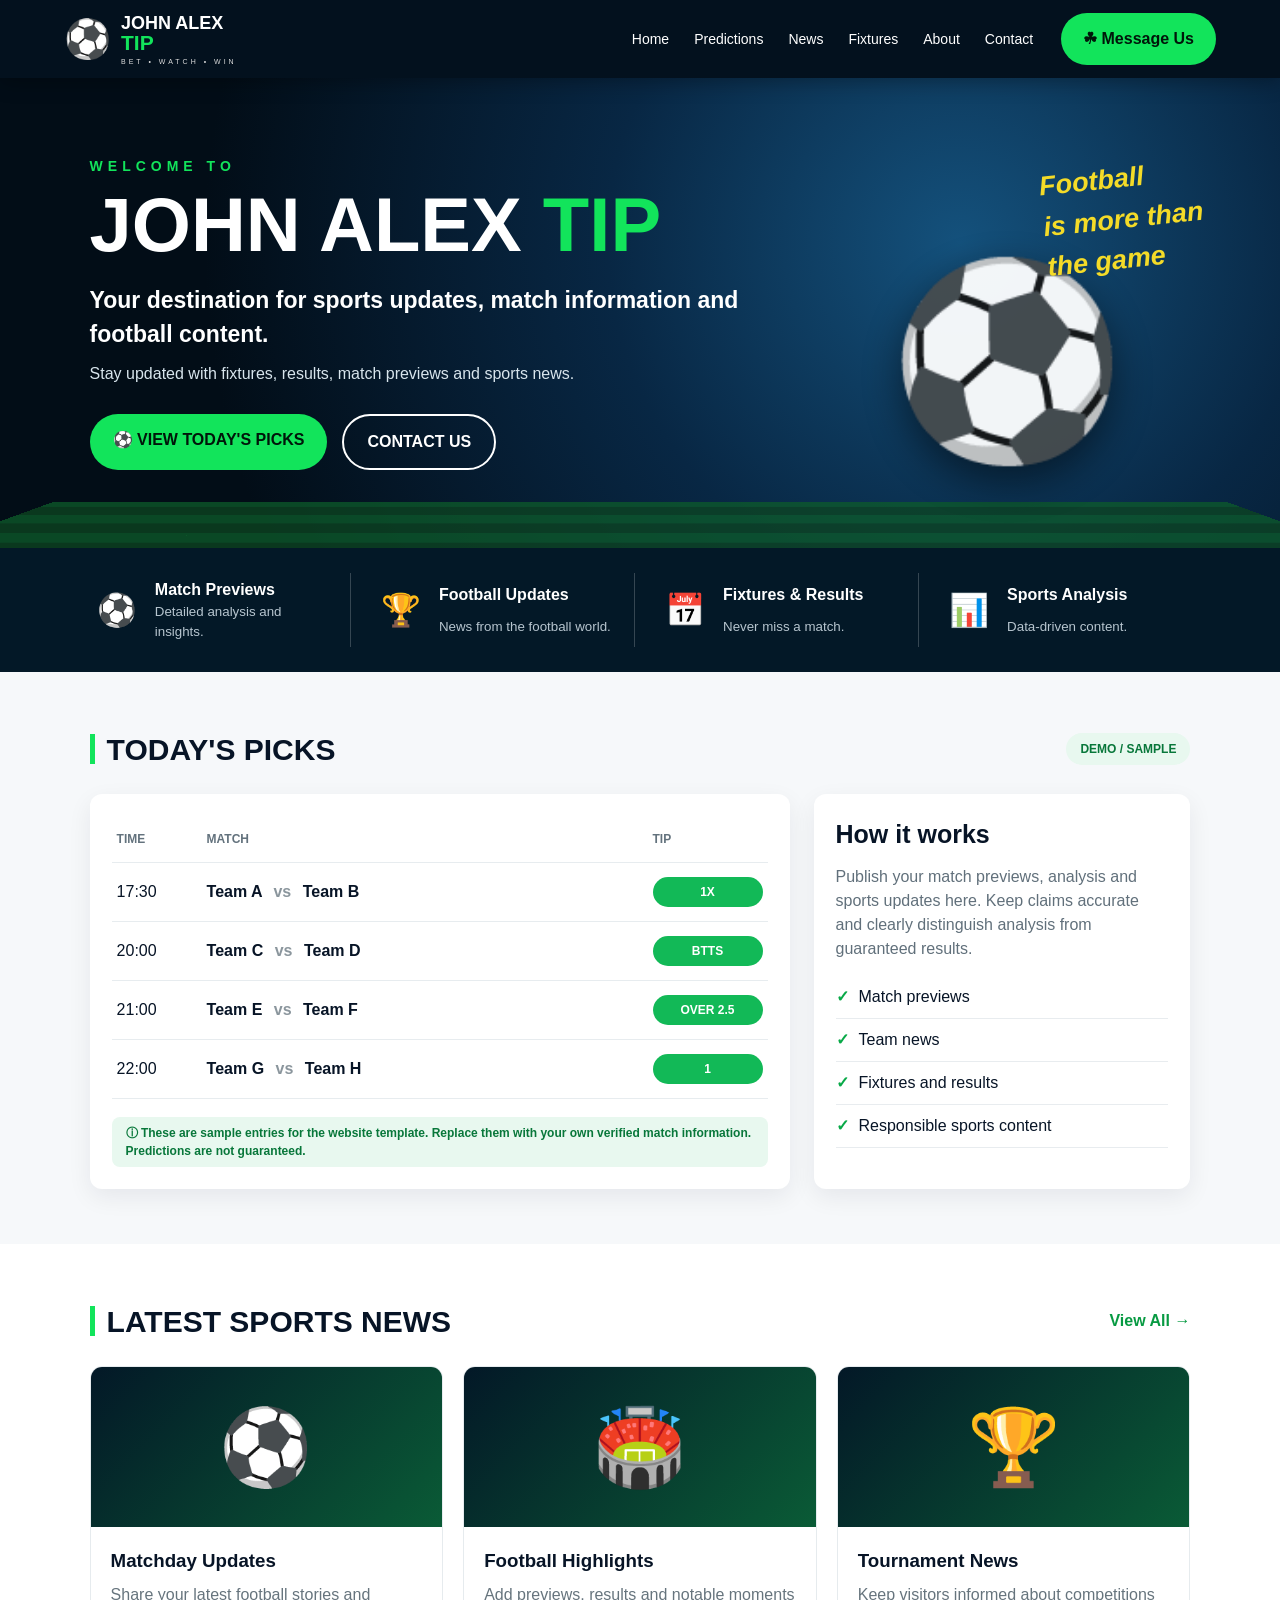
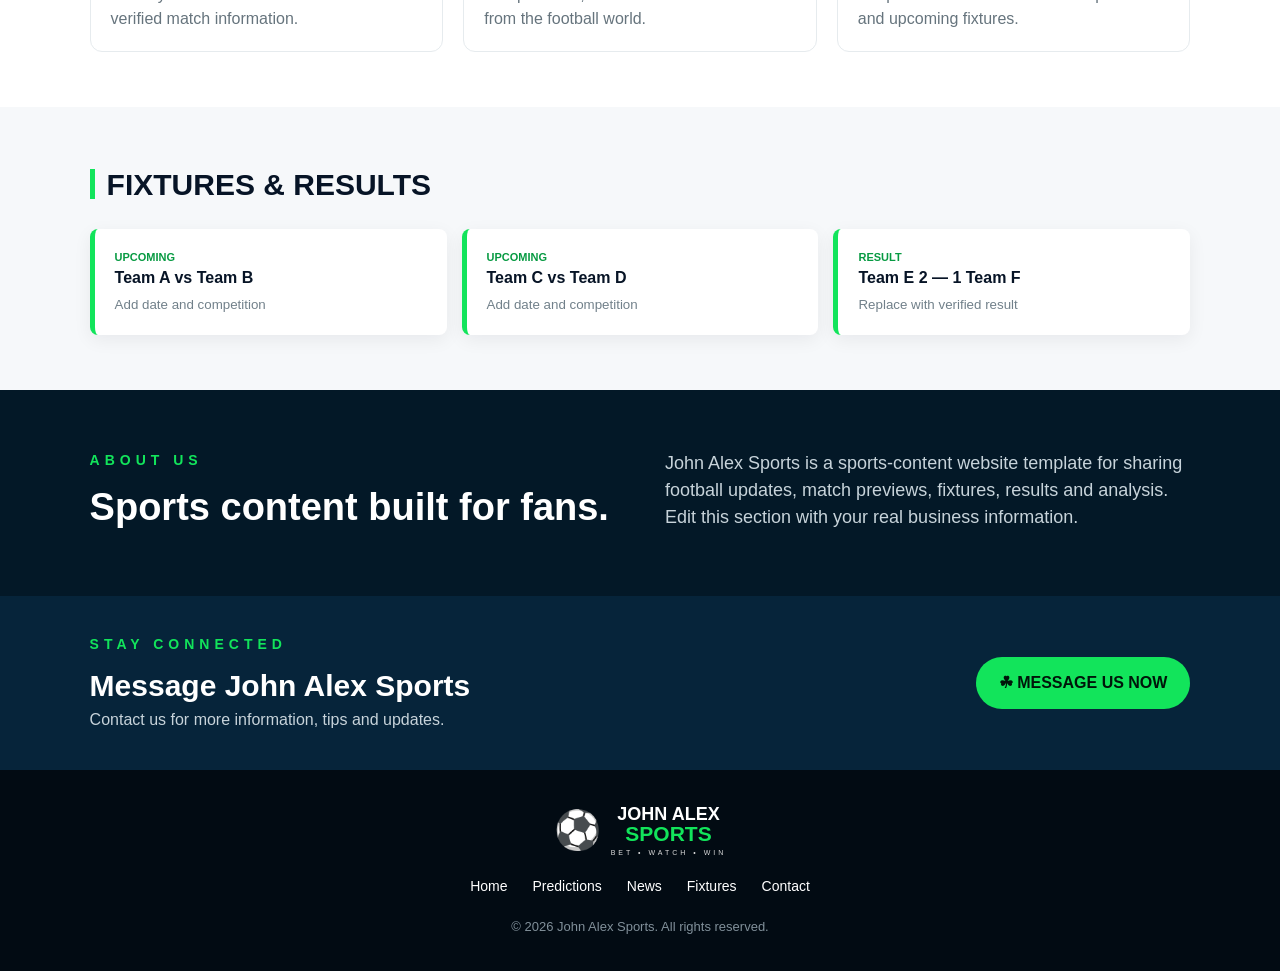
==== commit 9ad03da3: "Update index.html" ====
--- a/index.html
+++ b/index.html
@@ -101,7 +101,7 @@
 
     <section id="contact" class="contact">
       <div><p class="eyebrow">STAY CONNECTED</p><h2>Message John Alex Sports</h2><p>Contact us for more information, tips and updates.</p></div>
-      <a class="btn primary" href="https://wa.me/" target="_blank" rel="noopener">☘ Message Us Now</a>
+      <a class="btn primary" href="https://t.me/John_Alex_Tip" target="_blank" rel="noopener">☘ Message Us Now</a>
     </section>
   </main>
 
--- a/style.css
+++ b/style.css
@@ -1 +1 @@
-*{box-sizing:border-box;margin:0;padding:0}html{scroll-behavior:smooth}body{font-family:Arial,Helvetica,sans-serif;color:#071426;background:#f6f8fa;line-height:1.5}.nav{height:78px;background:#03111e;color:#fff;display:flex;align-items:center;padding:0 5%;gap:28px;position:sticky;top:0;z-index:10;box-shadow:0 3px 20px #0005}.brand{display:flex;align-items:center;gap:10px;color:#fff;text-decoration:none;line-height:1}.brand-ball{font-size:38px}.brand b,.brand strong,.brand small{display:block}.brand b{font-size:18px}.brand strong{font-size:21px;color:#12e45b}.brand small{font-size:7px;letter-spacing:3px;margin-top:5px;color:#ddd}.links{display:flex;gap:25px;margin-left:auto}.links a,.footer-links a{color:#fff;text-decoration:none;font-size:14px}.links a:hover,.footer-links a:hover{color:#12e45b}.whatsapp,.btn{display:inline-block;text-decoration:none;font-weight:800;border-radius:30px}.whatsapp{background:#12e45b;color:#00160a;padding:14px 22px}.menu{display:none;background:none;border:0;color:#fff;font-size:25px}.hero{min-height:470px;position:relative;overflow:hidden;background:radial-gradient(circle at 75% 35%,#14517c 0,#082744 35%,#020d17 75%);color:#fff;padding:70px 7%;display:flex;align-items:center}.hero:after{content:"";position:absolute;inset:auto -10% -170px -10%;height:300px;background:repeating-linear-gradient(0deg,#0b4520 0 22px,#0c5a29 23px 44px);transform:perspective(400px) rotateX(55deg);opacity:.75}.hero-content{position:relative;z-index:2;max-width:720px}.eyebrow{font-weight:800;letter-spacing:5px;font-size:14px;color:#12e45b;margin-bottom:8px}.hero h1{font-size:clamp(42px,6vw,76px);line-height:1.05;margin-bottom:18px}.hero h1 span{color:#12e45b}.lead{font-size:23px;font-weight:700;max-width:650px}.sublead{margin-top:10px;color:#d8e5ed}.actions{display:flex;gap:15px;margin-top:28px;flex-wrap:wrap}.btn{padding:14px 23px;text-transform:uppercase}.primary{background:#12e45b;color:#00160a}.outline{border:2px solid #fff;color:#fff}.hero-ball{position:absolute;right:12%;bottom:45px;font-size:190px;filter:drop-shadow(0 15px 20px #0008);z-index:1;opacity:.95}.quote{position:absolute;right:6%;top:80px;color:#f4db28;font-size:27px;font-weight:800;font-style:italic;transform:rotate(-6deg);z-index:2}.feature-strip{display:grid;grid-template-columns:repeat(4,1fr);background:#031827;color:#fff;padding:25px 6%;gap:10px}.feature-strip div{display:grid;grid-template-columns:48px 1fr;column-gap:10px;align-items:center;border-right:1px solid #ffffff33;padding:5px 20px}.feature-strip div:last-child{border:0}.feature-strip span{grid-row:span 2;font-size:32px}.feature-strip b{font-size:16px}.feature-strip small{color:#b7c5cf}.content-section{padding:55px 7%;max-width:1300px;margin:auto}.content-section.alt{max-width:none;background:#fff}.section-heading{display:flex;justify-content:space-between;align-items:center;margin-bottom:22px}.section-heading h2{font-size:30px;text-transform:uppercase}.section-heading h2:before{content:"";display:inline-block;width:5px;height:30px;background:#12e45b;margin-right:12px;vertical-align:-4px}.section-heading a{color:#079a42;font-weight:800;text-decoration:none}.date-pill,.notice{background:#e8f8ef;color:#08773a;border-radius:18px;padding:7px 14px;font-size:12px;font-weight:800}.grid-two{display:grid;grid-template-columns:1.3fr .7fr;gap:24px}.card{background:#fff;border-radius:12px;padding:22px;box-shadow:0 8px 25px #07142612}.table-head,.match{display:grid;grid-template-columns:80px 1fr 110px;gap:10px;align-items:center;padding:14px 5px;border-bottom:1px solid #e7ecef}.table-head{font-size:12px;font-weight:800;color:#63727d}.match strong{background:#12b957;color:#fff;border-radius:16px;padding:6px 10px;text-align:center;font-size:12px}.match i{font-style:normal;color:#8b969d;margin:0 7px}.notice{margin-top:18px;border-radius:8px;font-weight:600}.card h3{font-size:25px;margin-bottom:12px}.card p{color:#61707b}.card ul{list-style:none;margin-top:15px}.card li{padding:9px 0;border-bottom:1px solid #e8ecef}.card li:before{content:"✓";color:#08a947;font-weight:bold;margin-right:10px}.news-grid{max-width:1300px;margin:auto;display:grid;grid-template-columns:repeat(3,1fr);gap:20px}.news-card{border:1px solid #e6ebee;border-radius:12px;overflow:hidden;background:#fff}.news-image{height:160px;display:grid;place-items:center;font-size:75px;background:linear-gradient(135deg,#031827,#0a5b36)}.news-card>div:last-child{padding:20px}.news-card h3{margin-bottom:8px}.news-card p{color:#66747d}.fixture-box{display:grid;grid-template-columns:repeat(3,1fr);gap:15px}.fixture-box>div{background:#fff;border-left:5px solid #12e45b;padding:20px;border-radius:8px;box-shadow:0 5px 18px #07142610}.fixture-box span,.fixture-box b,.fixture-box small{display:block}.fixture-box span{color:#079a42;font-size:11px;font-weight:800}.fixture-box small{color:#71808a;margin-top:5px}.about{background:#031827;color:#fff;padding:60px 7%;display:grid;grid-template-columns:1fr 1fr;gap:50px}.about h2{font-size:38px}.about>p{color:#c7d3da;font-size:18px}.contact{background:#06243a;color:#fff;padding:38px 7%;display:flex;justify-content:space-between;align-items:center;gap:25px}.contact h2{font-size:30px}.contact p:not(.eyebrow){color:#c7d3da}footer{background:#020b13;color:#fff;padding:35px 7%;text-align:center}.footer-brand{justify-content:center;margin-bottom:20px}.footer-links{display:flex;justify-content:center;gap:25px;margin-bottom:20px}footer>p{color:#81909a;font-size:13px}@media(max-width:900px){.links{display:none;position:absolute;top:78px;left:0;right:0;background:#03111e;padding:20px 7%;flex-direction:column}.links.open{display:https://t.me/John_Alex_Tip}.menu{display:block;margin-left:auto}.Telegram {display:https://t.me/John_Alex_Tip}.hero{padding:55px 7%;min-height:500px}.hero-ball{right:-30px;bottom:20px;font-size:150px;opacity:.3}.quote{right:7%;top:auto;bottom:80px}.feature-strip{grid-template-columns:1fr 1fr}.grid-two,.about{grid-template-columns:1fr}.news-grid,.fixture-box{grid-template-columns:1fr}}@media(max-width:500px){.hero h1{font-size:43px}.lead{font-size:18px}.feature-strip{grid-template-columns:1fr}.feature-strip div{border-right:0;border-bottom:1px solid #ffffff33}.table-head,.match{grid-template-columns:60px 1fr 85px;font-size:12px}.section-heading{gap:10px;align-items:flex-start}.section-heading h2{font-size:23px}.contact{flex-direction:column;align-items:flex-start}.footer-links{flex-wrap:wrap}}
+*{box-sizing:border-box;margin:0;padding:0}html{scroll-behavior:smooth}body{font-family:Arial,Helvetica,sans-serif;color:#071426;background:#f6f8fa;line-height:1.5}.nav{height:78px;background:#03111e;color:#fff;display:flex;align-items:center;padding:0 5%;gap:28px;position:sticky;top:0;z-index:10;box-shadow:0 3px 20px #0005}.brand{display:flex;align-items:center;gap:10px;color:#fff;text-decoration:none;line-height:1}.brand-ball{font-size:38px}.brand b,.brand strong,.brand small{display:block}.brand b{font-size:18px}.brand strong{font-size:21px;color:#12e45b}.brand small{font-size:7px;letter-spacing:3px;margin-top:5px;color:#ddd}.links{display:flex;gap:25px;margin-left:auto}.links a,.footer-links a{color:#fff;text-decoration:none;font-size:14px}.links a:hover,.footer-links a:hover{color:#12e45b}.telegram,.btn{display:inline-block;text-decoration:none;font-weight:800;border-radius:30px}.telegram{background:#12e45b;color:#00160a;padding:14px 22px}.menu{display:none;background:none;border:0;color:#fff;font-size:25px}.hero{min-height:470px;position:relative;overflow:hidden;background:radial-gradient(circle at 75% 35%,#14517c 0,#082744 35%,#020d17 75%);color:#fff;padding:70px 7%;display:flex;align-items:center}.hero:after{content:"";position:absolute;inset:auto -10% -170px -10%;height:300px;background:repeating-linear-gradient(0deg,#0b4520 0 22px,#0c5a29 23px 44px);transform:perspective(400px) rotateX(55deg);opacity:.75}.hero-content{position:relative;z-index:2;max-width:720px}.eyebrow{font-weight:800;letter-spacing:5px;font-size:14px;color:#12e45b;margin-bottom:8px}.hero h1{font-size:clamp(42px,6vw,76px);line-height:1.05;margin-bottom:18px}.hero h1 span{color:#12e45b}.lead{font-size:23px;font-weight:700;max-width:650px}.sublead{margin-top:10px;color:#d8e5ed}.actions{display:flex;gap:15px;margin-top:28px;flex-wrap:wrap}.btn{padding:14px 23px;text-transform:uppercase}.primary{background:#12e45b;color:#00160a}.outline{border:2px solid #fff;color:#fff}.hero-ball{position:absolute;right:12%;bottom:45px;font-size:190px;filter:drop-shadow(0 15px 20px #0008);z-index:1;opacity:.95}.quote{position:absolute;right:6%;top:80px;color:#f4db28;font-size:27px;font-weight:800;font-style:italic;transform:rotate(-6deg);z-index:2}.feature-strip{display:grid;grid-template-columns:repeat(4,1fr);background:#031827;color:#fff;padding:25px 6%;gap:10px}.feature-strip div{display:grid;grid-template-columns:48px 1fr;column-gap:10px;align-items:center;border-right:1px solid #ffffff33;padding:5px 20px}.feature-strip div:last-child{border:0}.feature-strip span{grid-row:span 2;font-size:32px}.feature-strip b{font-size:16px}.feature-strip small{color:#b7c5cf}.content-section{padding:55px 7%;max-width:1300px;margin:auto}.content-section.alt{max-width:none;background:#fff}.section-heading{display:flex;justify-content:space-between;align-items:center;margin-bottom:22px}.section-heading h2{font-size:30px;text-transform:uppercase}.section-heading h2:before{content:"";display:inline-block;width:5px;height:30px;background:#12e45b;margin-right:12px;vertical-align:-4px}.section-heading a{color:#079a42;font-weight:800;text-decoration:none}.date-pill,.notice{background:#e8f8ef;color:#08773a;border-radius:18px;padding:7px 14px;font-size:12px;font-weight:800}.grid-two{display:grid;grid-template-columns:1.3fr .7fr;gap:24px}.card{background:#fff;border-radius:12px;padding:22px;box-shadow:0 8px 25px #07142612}.table-head,.match{display:grid;grid-template-columns:80px 1fr 110px;gap:10px;align-items:center;padding:14px 5px;border-bottom:1px solid #e7ecef}.table-head{font-size:12px;font-weight:800;color:#63727d}.match strong{background:#12b957;color:#fff;border-radius:16px;padding:6px 10px;text-align:center;font-size:12px}.match i{font-style:normal;color:#8b969d;margin:0 7px}.notice{margin-top:18px;border-radius:8px;font-weight:600}.card h3{font-size:25px;margin-bottom:12px}.card p{color:#61707b}.card ul{list-style:none;margin-top:15px}.card li{padding:9px 0;border-bottom:1px solid #e8ecef}.card li:before{content:"✓";color:#08a947;font-weight:bold;margin-right:10px}.news-grid{max-width:1300px;margin:auto;display:grid;grid-template-columns:repeat(3,1fr);gap:20px}.news-card{border:1px solid #e6ebee;border-radius:12px;overflow:hidden;background:#fff}.news-image{height:160px;display:grid;place-items:center;font-size:75px;background:linear-gradient(135deg,#031827,#0a5b36)}.news-card>div:last-child{padding:20px}.news-card h3{margin-bottom:8px}.news-card p{color:#66747d}.fixture-box{display:grid;grid-template-columns:repeat(3,1fr);gap:15px}.fixture-box>div{background:#fff;border-left:5px solid #12e45b;padding:20px;border-radius:8px;box-shadow:0 5px 18px #07142610}.fixture-box span,.fixture-box b,.fixture-box small{display:block}.fixture-box span{color:#079a42;font-size:11px;font-weight:800}.fixture-box small{color:#71808a;margin-top:5px}.about{background:#031827;color:#fff;padding:60px 7%;display:grid;grid-template-columns:1fr 1fr;gap:50px}.about h2{font-size:38px}.about>p{color:#c7d3da;font-size:18px}.contact{background:#06243a;color:#fff;padding:38px 7%;display:flex;justify-content:space-between;align-items:center;gap:25px}.contact h2{font-size:30px}.contact p:not(.eyebrow){color:#c7d3da}footer{background:#020b13;color:#fff;padding:35px 7%;text-align:center}.footer-brand{justify-content:center;margin-bottom:20px}.footer-links{display:flex;justify-content:center;gap:25px;margin-bottom:20px}footer>p{color:#81909a;font-size:13px}@media(max-width:900px){.links{display:none;position:absolute;top:78px;left:0;right:0;background:#03111e;padding:20px 7%;flex-direction:column}.links.open{display:https://t.me/John_Alex_Tip}.menu{display:block;margin-left:auto}.Telegram {display:https://t.me/John_Alex_Tip}.hero{padding:55px 7%;min-height:500px}.hero-ball{right:-30px;bottom:20px;font-size:150px;opacity:.3}.quote{right:7%;top:auto;bottom:80px}.feature-strip{grid-template-columns:1fr 1fr}.grid-two,.about{grid-template-columns:1fr}.news-grid,.fixture-box{grid-template-columns:1fr}}@media(max-width:500px){.hero h1{font-size:43px}.lead{font-size:18px}.feature-strip{grid-template-columns:1fr}.feature-strip div{border-right:0;border-bottom:1px solid #ffffff33}.table-head,.match{grid-template-columns:60px 1fr 85px;font-size:12px}.section-heading{gap:10px;align-items:flex-start}.section-heading h2{font-size:23px}.contact{flex-direction:column;align-items:flex-start}.footer-links{flex-wrap:wrap}}
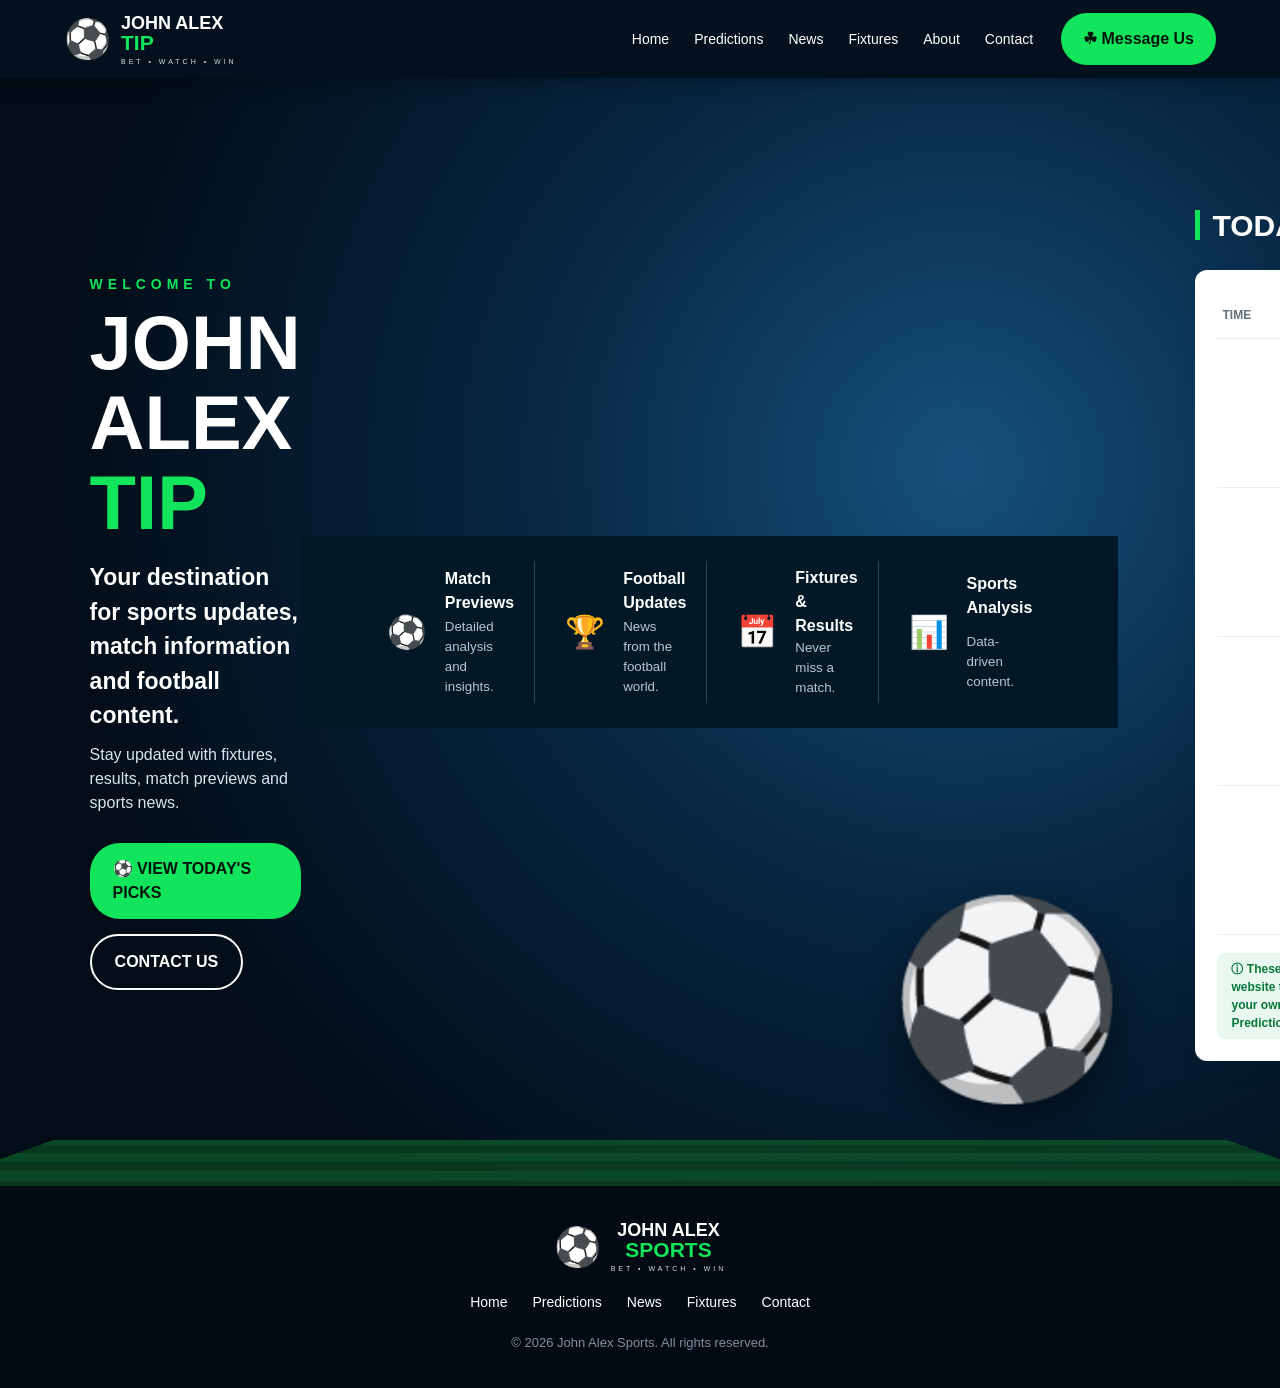
==== commit eb441dc0: "Update index.html" ====
--- a/index.html
+++ b/index.html
@@ -39,8 +39,7 @@
       </div>
       <div class="hero-ball">⚽</div>
       <div class="stadium-lines"></div>
-      <div class="quote">Football<br><em>is more than</em><br>the game</div>
-    </section>
+      
 
     <section class="feature-strip">
       <div><span>⚽</span><b>Match Previews</b><small>Detailed analysis and insights.</small></div>
